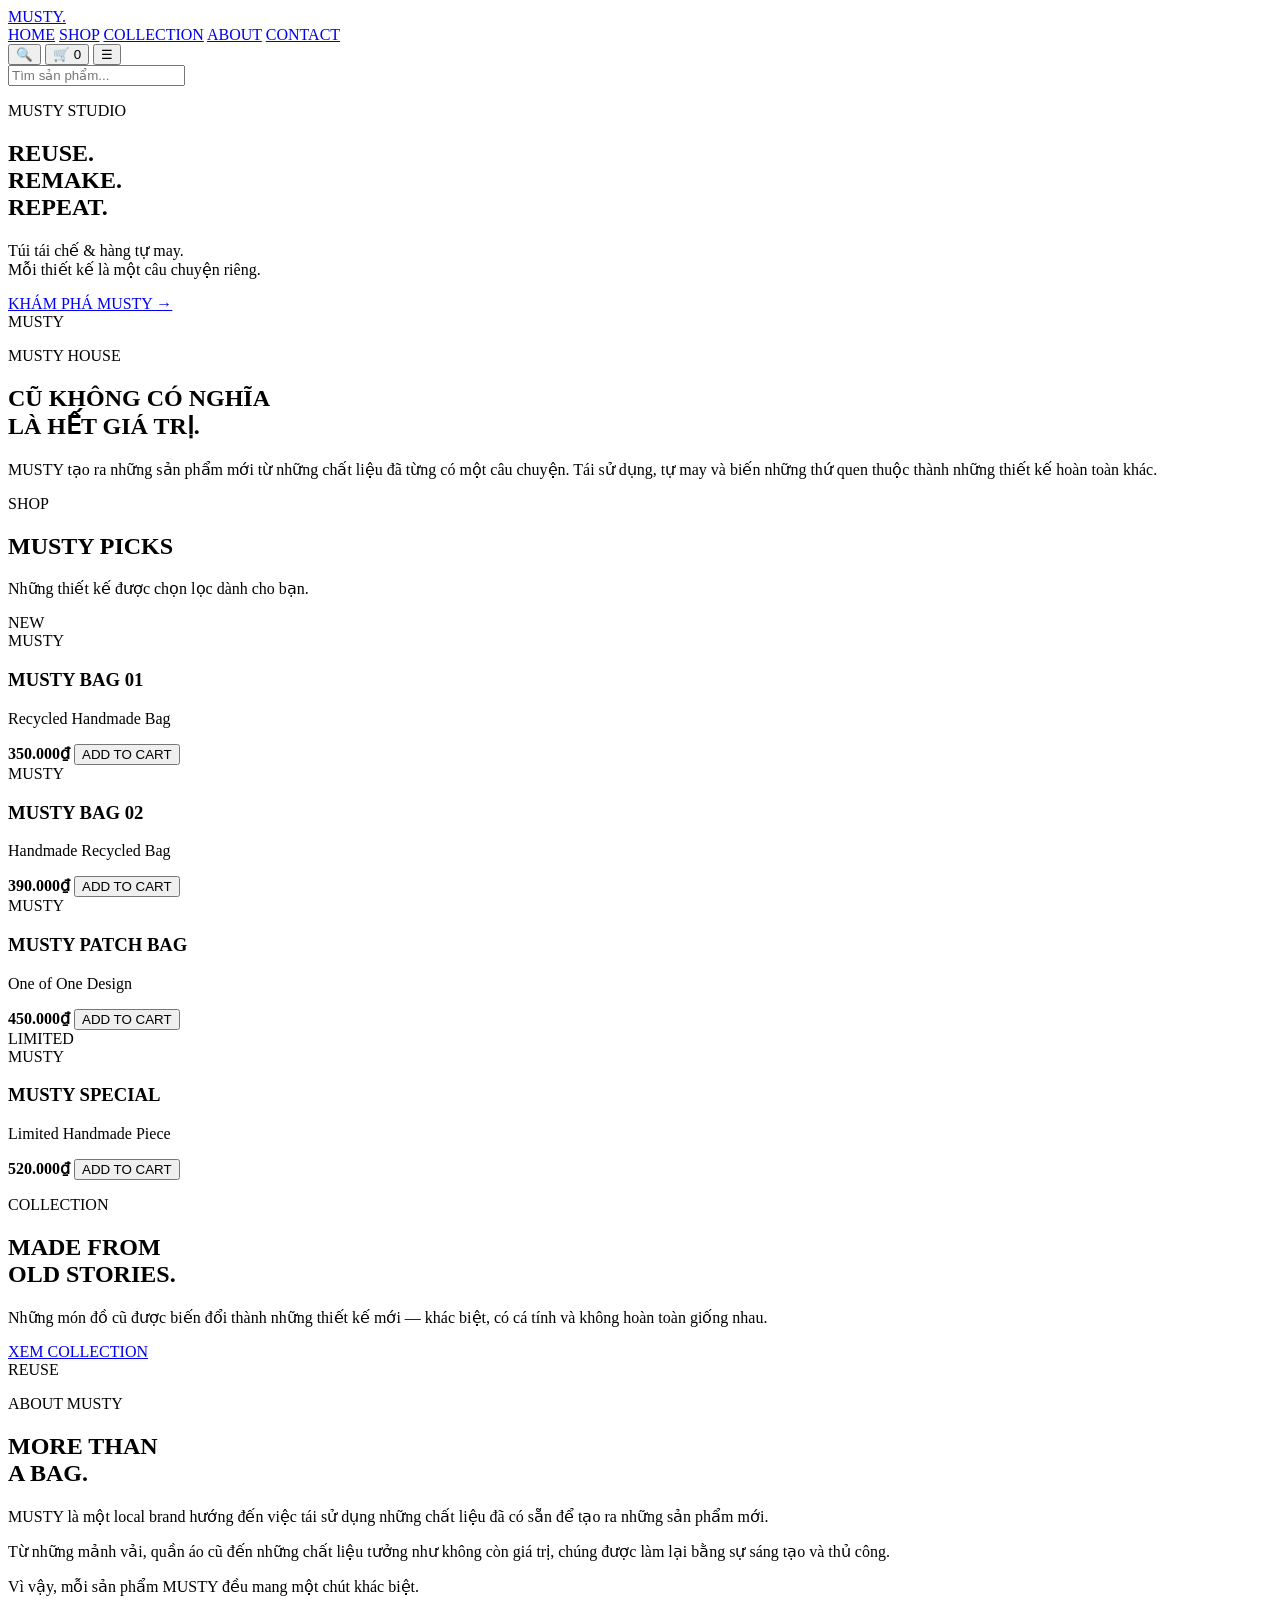
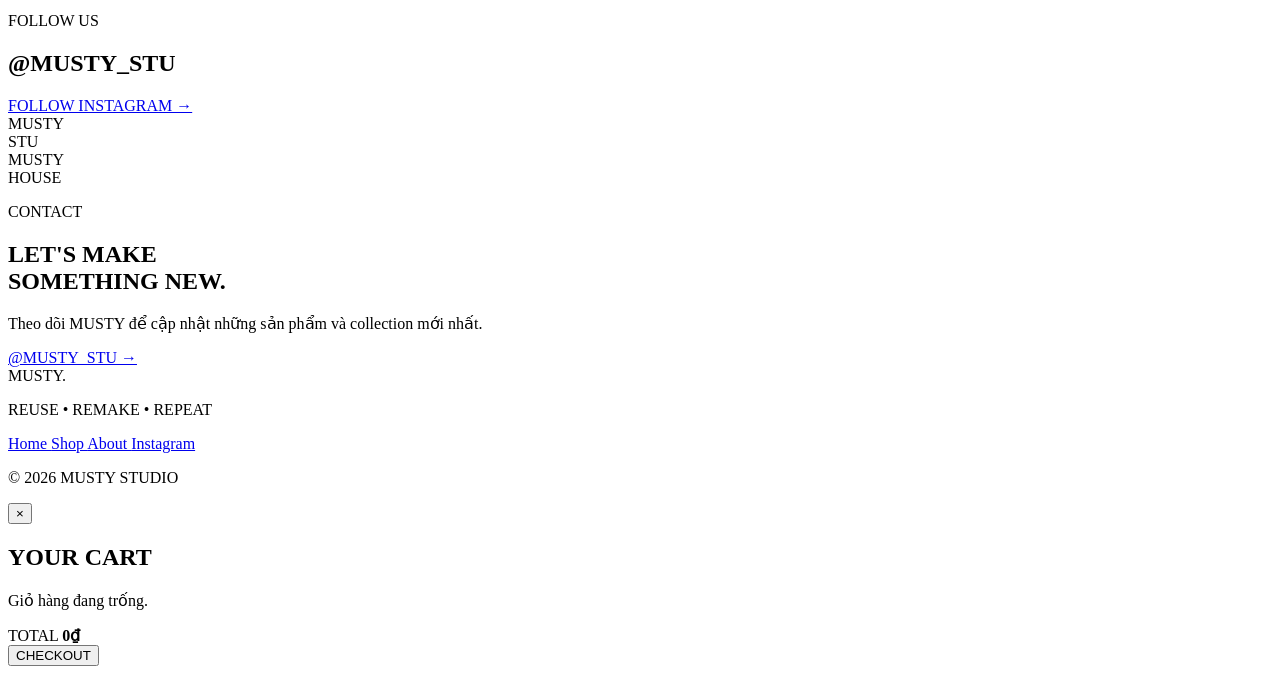
==== index.html @ 8e62e96d "Create index.html" ====
<!DOCTYPE html>
<html lang="vi">
<head>
    <meta charset="UTF-8">
    <meta name="viewport" content="width=device-width, initial-scale=1.0">

    <title>MUSTY STUDIO | Recycled & Handmade</title>

    <meta name="description" content="MUSTY STUDIO - Túi tái chế, hàng tự may và những thiết kế độc bản.">

    <link rel="preconnect" href="https://fonts.googleapis.com">
    <link rel="preconnect" href="https://fonts.gstatic.com" crossorigin>

    <link href="https://fonts.googleapis.com/css2?family=DM+Sans:wght@400;500;600;700&family=Space+Grotesk:wght@400;500;600;700&display=swap" rel="stylesheet">

    <link rel="stylesheet" href="style.css">
</head>

<body>

    <!-- ================= HEADER ================= -->

    <header class="header">

        <a href="#home" class="logo">
            MUSTY<span>.</span>
        </a>

        <nav class="nav">

            <a href="#home">HOME</a>

            <a href="#shop">SHOP</a>

            <a href="#collection">COLLECTION</a>

            <a href="#about">ABOUT</a>

            <a href="#contact">CONTACT</a>

        </nav>

        <div class="header-actions">

            <button class="search-btn" onclick="toggleSearch()">
                🔍
            </button>

            <button class="cart-btn" onclick="toggleCart()">
                🛒
                <span id="cart-count">0</span>
            </button>

            <button class="menu-btn" onclick="toggleMenu()">
                ☰
            </button>

        </div>

    </header>


    <!-- ================= SEARCH ================= -->

    <div class="search-box" id="searchBox">

        <input
            type="text"
            id="searchInput"
            placeholder="Tìm sản phẩm..."
            onkeyup="searchProducts()"
        >

    </div>


    <!-- ================= HERO ================= -->

    <main>

        <section class="hero" id="home">

            <div class="hero-content">

                <p class="small-title">
                    MUSTY STUDIO
                </p>

                <h1>
                    REUSE.
                    <br>
                    REMAKE.
                    <br>
                    <span>REPEAT.</span>
                </h1>

                <p class="hero-description">
                    Túi tái chế & hàng tự may.
                    <br>
                    Mỗi thiết kế là một câu chuyện riêng.
                </p>

                <a href="#shop" class="main-button">
                    KHÁM PHÁ MUSTY →
                </a>

            </div>

            <div class="hero-shape">

                <div class="hero-circle">
                    MUSTY
                </div>

            </div>

        </section>


        <!-- ================= INTRO ================= -->

        <section class="intro">

            <p class="section-label">
                MUSTY HOUSE
            </p>

            <h2>
                CŨ KHÔNG CÓ NGHĨA
                <br>
                LÀ HẾT GIÁ TRỊ.
            </h2>

            <p>
                MUSTY tạo ra những sản phẩm mới từ những chất liệu
                đã từng có một câu chuyện. Tái sử dụng, tự may và
                biến những thứ quen thuộc thành những thiết kế
                hoàn toàn khác.
            </p>

        </section>


        <!-- ================= SHOP ================= -->

        <section class="shop" id="shop">

            <div class="section-heading">

                <div>
                    <p class="section-label">
                        SHOP
                    </p>

                    <h2>
                        MUSTY PICKS
                    </h2>
                </div>

                <p>
                    Những thiết kế được chọn lọc
                    dành cho bạn.
                </p>

            </div>


            <div class="products" id="product-list">

                <!-- PRODUCT 1 -->

                <article class="product">

                    <div class="product-image">
                        <span class="product-tag">
                            NEW
                        </span>

                        <div class="placeholder-image">
                            MUSTY
                        </div>
                    </div>

                    <div class="product-info">

                        <h3>
                            MUSTY BAG 01
                        </h3>

                        <p>
                            Recycled Handmade Bag
                        </p>

                        <strong>
                            350.000₫
                        </strong>

                        <button
                            onclick="addToCart('MUSTY BAG 01', 350000)"
                        >
                            ADD TO CART
                        </button>

                    </div>

                </article>


                <!-- PRODUCT 2 -->

                <article class="product">

                    <div class="product-image">

                        <div class="placeholder-image blue">
                            MUSTY
                        </div>

                    </div>

                    <div class="product-info">

                        <h3>
                            MUSTY BAG 02
                        </h3>

                        <p>
                            Handmade Recycled Bag
                        </p>

                        <strong>
                            390.000₫
                        </strong>

                        <button
                            onclick="addToCart('MUSTY BAG 02', 390000)"
                        >
                            ADD TO CART
                        </button>

                    </div>

                </article>


                <!-- PRODUCT 3 -->

                <article class="product">

                    <div class="product-image">

                        <div class="placeholder-image colorful">
                            MUSTY
                        </div>

                    </div>

                    <div class="product-info">

                        <h3>
                            MUSTY PATCH BAG
                        </h3>

                        <p>
                            One of One Design
                        </p>

                        <strong>
                            450.000₫
                        </strong>

                        <button
                            onclick="addToCart('MUSTY PATCH BAG', 450000)"
                        >
                            ADD TO CART
                        </button>

                    </div>

                </article>


                <!-- PRODUCT 4 -->

                <article class="product">

                    <div class="product-image">

                        <span class="product-tag">
                            LIMITED
                        </span>

                        <div class="placeholder-image dark">
                            MUSTY
                        </div>

                    </div>

                    <div class="product-info">

                        <h3>
                            MUSTY SPECIAL
                        </h3>

                        <p>
                            Limited Handmade Piece
                        </p>

                        <strong>
                            520.000₫
                        </strong>

                        <button
                            onclick="addToCart('MUSTY SPECIAL', 520000)"
                        >
                            ADD TO CART
                        </button>

                    </div>

                </article>

            </div>

        </section>


        <!-- ================= COLLECTION ================= -->

        <section class="collection" id="collection">

            <div class="collection-content">

                <p class="section-label">
                    COLLECTION
                </p>

                <h2>
                    MADE FROM
                    <br>
                    <span>OLD STORIES.</span>
                </h2>

                <p>
                    Những món đồ cũ được biến đổi thành
                    những thiết kế mới — khác biệt,
                    có cá tính và không hoàn toàn giống nhau.
                </p>

                <a href="#shop" class="outline-button">
                    XEM COLLECTION
                </a>

            </div>

            <div class="collection-art">

                <div class="art-circle"></div>

                <div class="art-text">
                    REUSE
                </div>

            </div>

        </section>


        <!-- ================= ABOUT ================= -->

        <section class="about" id="about">

            <div class="about-title">

                <p class="section-label">
                    ABOUT MUSTY
                </p>

                <h2>
                    MORE THAN
                    <br>
                    A BAG.
                </h2>

            </div>

            <div class="about-text">

                <p>
                    MUSTY là một local brand hướng đến việc
                    tái sử dụng những chất liệu đã có sẵn
                    để tạo ra những sản phẩm mới.
                </p>

                <p>
                    Từ những mảnh vải, quần áo cũ đến những
                    chất liệu tưởng như không còn giá trị,
                    chúng được làm lại bằng sự sáng tạo
                    và thủ công.
                </p>

                <p>
                    Vì vậy, mỗi sản phẩm MUSTY đều mang
                    một chút khác biệt.
                </p>

            </div>

        </section>


        <!-- ================= INSTAGRAM ================= -->

        <section class="instagram">

            <div class="section-heading">

                <div>

                    <p class="section-label">
                        FOLLOW US
                    </p>

                    <h2>
                        @MUSTY_STU
                    </h2>

                </div>

                <a
                    href="https://www.instagram.com/musty_stu/"
                    target="_blank"
                    class="instagram-link"
                >
                    FOLLOW INSTAGRAM →
                </a>

            </div>


            <div class="instagram-grid">

                <div class="ig-box">
                    MUSTY
                </div>

                <div class="ig-box blue">
                    STU
                </div>

                <div class="ig-box colorful">
                    MUSTY
                </div>

                <div class="ig-box dark">
                    HOUSE
                </div>

            </div>

        </section>


        <!-- ================= CONTACT ================= -->

        <section class="contact" id="contact">

            <p class="section-label">
                CONTACT
            </p>

            <h2>
                LET'S MAKE
                <br>
                SOMETHING
                <span>NEW.</span>
            </h2>

            <p>
                Theo dõi MUSTY để cập nhật những sản phẩm
                và collection mới nhất.
            </p>

            <a
                href="https://www.instagram.com/musty_stu/"
                target="_blank"
                class="main-button"
            >
                @MUSTY_STU →
            </a>

        </section>

    </main>


    <!-- ================= FOOTER ================= -->

    <footer>

        <div class="footer-logo">
            MUSTY<span>.</span>
        </div>

        <p>
            REUSE • REMAKE • REPEAT
        </p>

        <div class="footer-links">

            <a href="#home">
                Home
            </a>

            <a href="#shop">
                Shop
            </a>

            <a href="#about">
                About
            </a>

            <a
                href="https://www.instagram.com/musty_stu/"
                target="_blank"
            >
                Instagram
            </a>

        </div>

        <p class="copyright">
            © 2026 MUSTY STUDIO
        </p>

    </footer>


    <!-- ================= CART ================= -->

    <div class="cart-overlay" id="cartOverlay">

        <div class="cart">

            <button
                class="close-cart"
                onclick="toggleCart()"
            >
                ×
            </button>

            <h2>
                YOUR CART
            </h2>

            <div id="cart-items">

                <p class="empty-cart">
                    Giỏ hàng đang trống.
                </p>

            </div>

            <div class="cart-total">

                <span>
                    TOTAL
                </span>

                <strong id="cart-total">
                    0₫
                </strong>

            </div>

            <button
                class="checkout"
                onclick="checkout()"
            >
                CHECKOUT
            </button>

        </div>

    </div>


    <script src="script.js"></script>

</body>
</html>
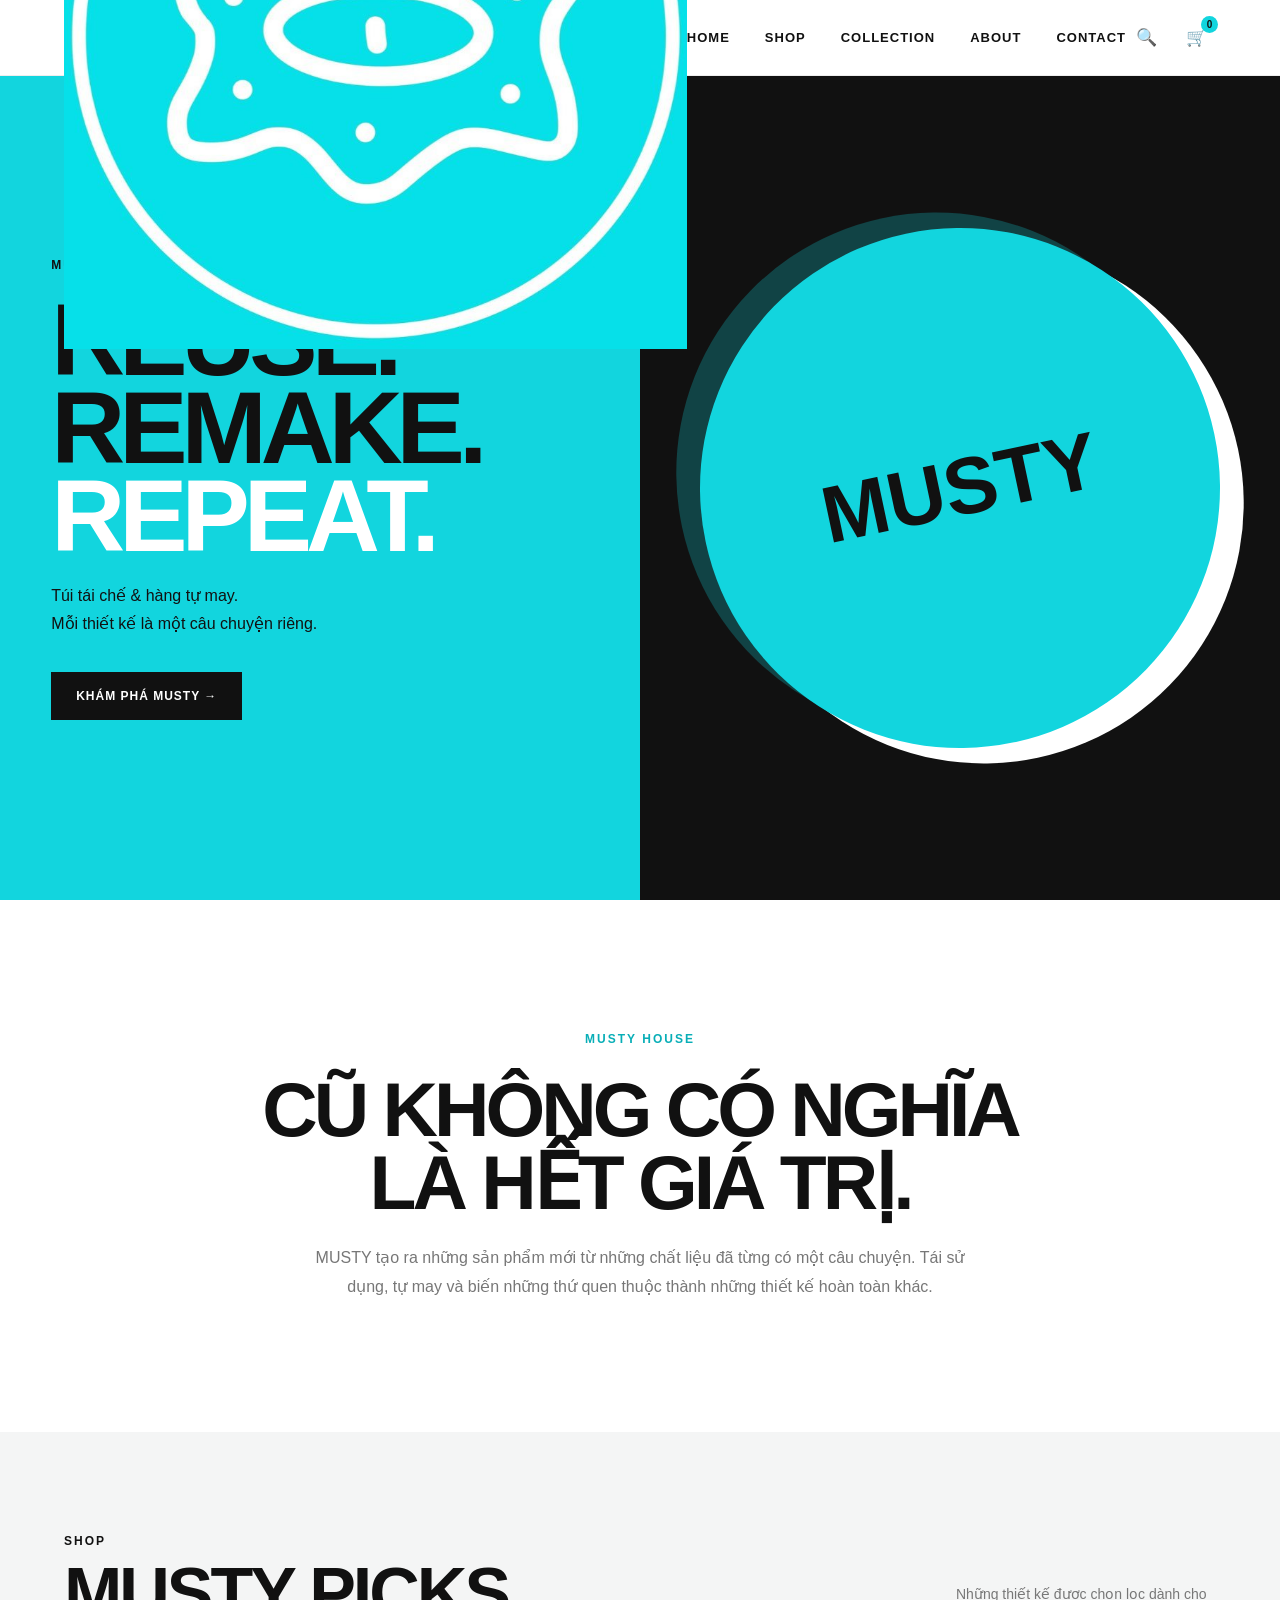
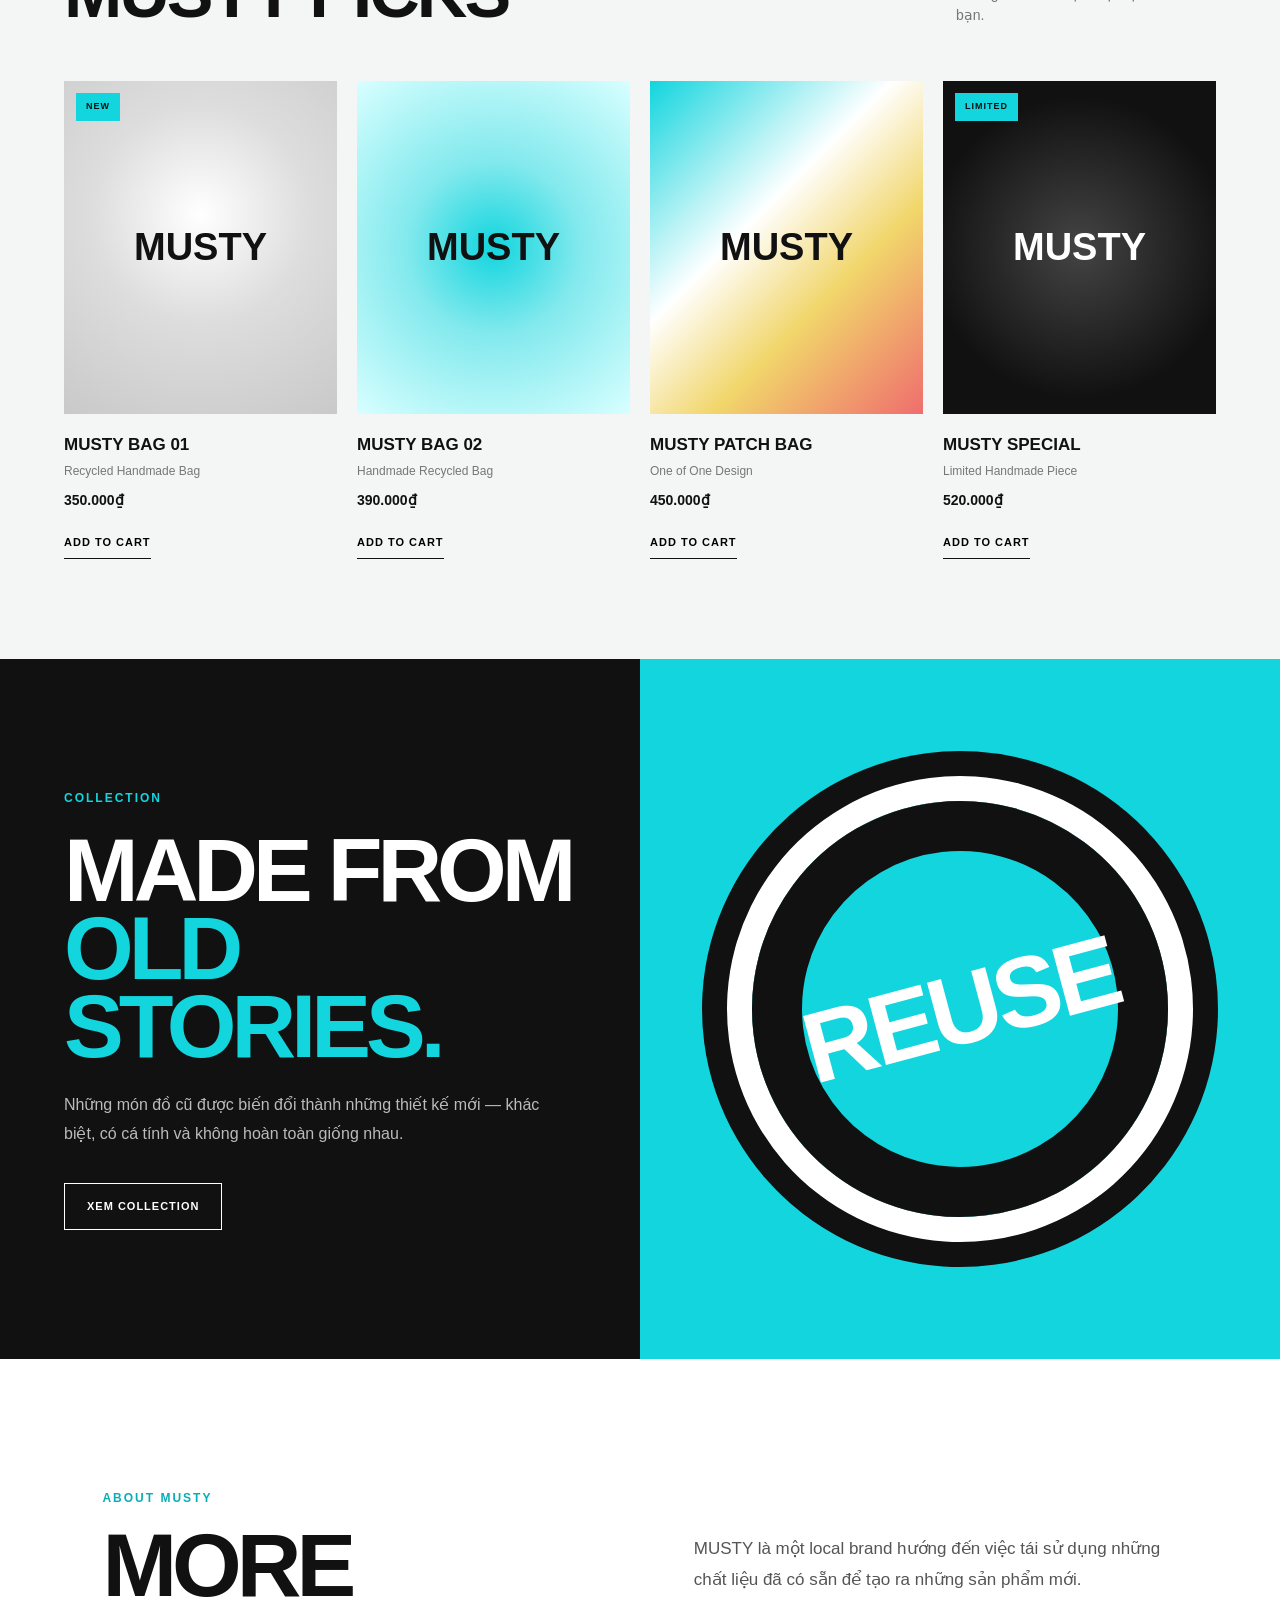
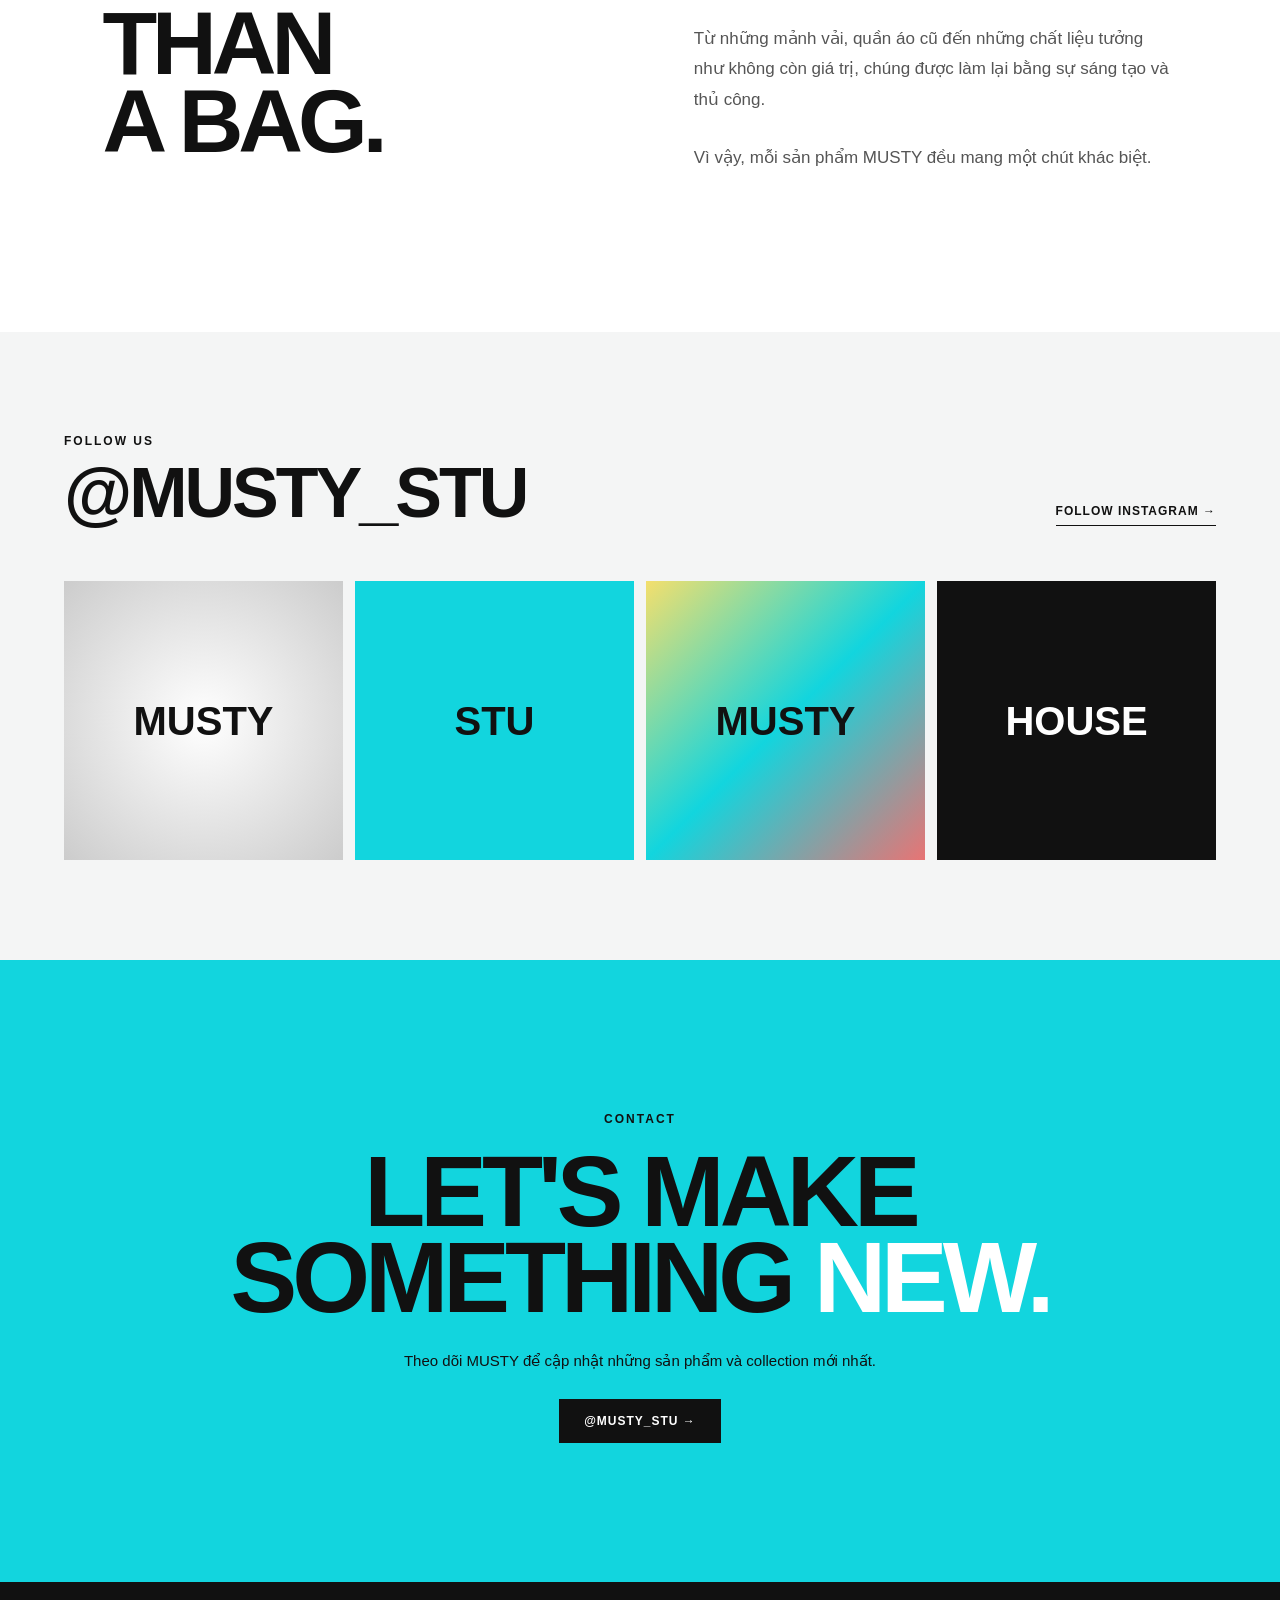
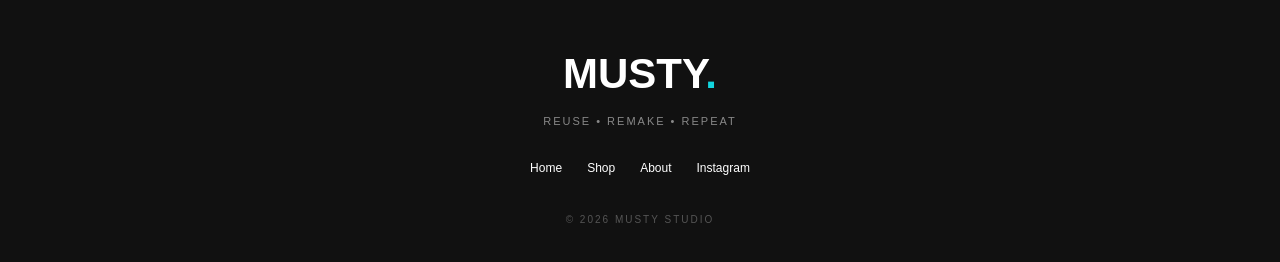
==== commit cd81c622: "Update index.html" ====
--- a/index.html
+++ b/index.html
@@ -22,10 +22,9 @@
 
     <header class="header">
 
-        <a href="#home" class="logo">
-            MUSTY<span>.</span>
-        </a>
-
+  <a href="#home" class="logo">
+    <img src="images/musty-hero.jpg" alt="Musty Studio">
+</a>
         <nav class="nav">
 
             <a href="#home">HOME</a>
--- a/style.css
+++ b/style.css
@@ -0,0 +1,1195 @@
+/* =====================================================
+   MUSTY STUDIO
+   Recycled • Handmade • Independent
+   ===================================================== */
+
+:root {
+    --musty: #12d5de;
+    --musty-dark: #08aeb7;
+    --black: #111111;
+    --white: #ffffff;
+    --light: #f4f5f5;
+    --gray: #777777;
+    --border: #dddddd;
+    --dark-gray: #202020;
+}
+
+* {
+    margin: 0;
+    padding: 0;
+    box-sizing: border-box;
+}
+
+html {
+    scroll-behavior: smooth;
+}
+
+body {
+    font-family: "DM Sans", sans-serif;
+    background: var(--white);
+    color: var(--black);
+    line-height: 1.5;
+}
+
+a {
+    color: inherit;
+    text-decoration: none;
+}
+
+button {
+    font-family: inherit;
+    cursor: pointer;
+}
+
+img {
+    max-width: 100%;
+    display: block;
+}
+
+
+/* =====================================================
+   HEADER
+   ===================================================== */
+
+.header {
+    position: sticky;
+    top: 0;
+    z-index: 1000;
+
+    width: 100%;
+    height: 76px;
+
+    display: flex;
+    align-items: center;
+    justify-content: space-between;
+
+    padding: 0 5%;
+
+    background: rgba(255, 255, 255, 0.96);
+    border-bottom: 1px solid #eeeeee;
+    backdrop-filter: blur(12px);
+}
+
+.logo {
+    font-family: "Space Grotesk", sans-serif;
+    font-size: 27px;
+    font-weight: 700;
+    letter-spacing: -1.5px;
+}
+
+.logo span {
+    color: var(--musty);
+}
+
+.nav {
+    display: flex;
+    align-items: center;
+    gap: 35px;
+}
+
+.nav a {
+    font-size: 13px;
+    font-weight: 600;
+    letter-spacing: 1px;
+    transition: 0.25s ease;
+}
+
+.nav a:hover {
+    color: var(--musty-dark);
+}
+
+.header-actions {
+    display: flex;
+    align-items: center;
+    gap: 10px;
+}
+
+.search-btn,
+.cart-btn,
+.menu-btn {
+    border: none;
+    background: transparent;
+
+    width: 40px;
+    height: 40px;
+
+    display: flex;
+    align-items: center;
+    justify-content: center;
+
+    font-size: 17px;
+
+    border-radius: 50%;
+
+    transition: 0.25s ease;
+}
+
+.search-btn:hover,
+.cart-btn:hover,
+.menu-btn:hover {
+    background: var(--light);
+}
+
+.cart-btn {
+    position: relative;
+}
+
+#cart-count {
+    position: absolute;
+
+    top: -2px;
+    right: -2px;
+
+    min-width: 17px;
+    height: 17px;
+
+    display: flex;
+    align-items: center;
+    justify-content: center;
+
+    background: var(--musty);
+    color: var(--black);
+
+    border-radius: 50%;
+
+    font-size: 10px;
+    font-weight: 700;
+}
+
+.menu-btn {
+    display: none;
+}
+
+
+/* =====================================================
+   SEARCH
+   ===================================================== */
+
+.search-box {
+    display: none;
+
+    padding: 15px 5%;
+
+    background: var(--black);
+}
+
+.search-box.active {
+    display: block;
+}
+
+.search-box input {
+    width: 100%;
+
+    padding: 14px 18px;
+
+    border: none;
+    outline: none;
+
+    font-size: 15px;
+}
+
+
+/* =====================================================
+   HERO
+   ===================================================== */
+
+.hero {
+    min-height: calc(100vh - 76px);
+
+    display: grid;
+    grid-template-columns: 1fr 1fr;
+
+    overflow: hidden;
+
+    background: var(--musty);
+}
+
+.hero-content {
+    display: flex;
+    flex-direction: column;
+    justify-content: center;
+
+    padding: 8%;
+
+    position: relative;
+    z-index: 2;
+}
+
+.small-title,
+.section-label {
+    font-size: 12px;
+    font-weight: 700;
+    letter-spacing: 2px;
+    text-transform: uppercase;
+}
+
+.hero h1 {
+    margin: 22px 0;
+
+    font-family: "Space Grotesk", sans-serif;
+
+    font-size: clamp(58px, 8vw, 120px);
+    line-height: 0.86;
+
+    letter-spacing: -6px;
+}
+
+.hero h1 span {
+    color: var(--white);
+}
+
+.hero-description {
+    max-width: 420px;
+
+    margin-bottom: 35px;
+
+    font-size: 16px;
+    line-height: 1.7;
+}
+
+.main-button {
+    width: fit-content;
+
+    padding: 15px 25px;
+
+    background: var(--black);
+    color: var(--white);
+
+    font-size: 12px;
+    font-weight: 700;
+    letter-spacing: 1px;
+
+    transition: 0.3s ease;
+}
+
+.main-button:hover {
+    transform: translateY(-3px);
+    background: var(--white);
+    color: var(--black);
+}
+
+.hero-shape {
+    min-height: 100%;
+
+    display: flex;
+    align-items: center;
+    justify-content: center;
+
+    background: var(--black);
+
+    position: relative;
+    overflow: hidden;
+}
+
+.hero-circle {
+    width: min(55vw, 520px);
+    height: min(55vw, 520px);
+
+    border-radius: 50%;
+
+    display: flex;
+    align-items: center;
+    justify-content: center;
+
+    background: var(--musty);
+
+    color: var(--black);
+
+    font-family: "Space Grotesk", sans-serif;
+    font-size: 80px;
+    font-weight: 700;
+
+    transform: rotate(-12deg);
+
+    box-shadow:
+        20px 20px 0 var(--white),
+        -20px -20px 0 rgba(18, 213, 222, 0.25);
+}
+
+
+/* =====================================================
+   INTRO
+   ===================================================== */
+
+.intro {
+    padding: 130px 8%;
+    text-align: center;
+}
+
+.intro .section-label {
+    color: var(--musty-dark);
+}
+
+.intro h2 {
+    margin: 25px auto;
+
+    max-width: 900px;
+
+    font-family: "Space Grotesk", sans-serif;
+
+    font-size: clamp(40px, 6vw, 78px);
+    line-height: 0.95;
+
+    letter-spacing: -4px;
+}
+
+.intro > p:last-child {
+    max-width: 650px;
+
+    margin: auto;
+
+    color: var(--gray);
+
+    font-size: 16px;
+    line-height: 1.8;
+}
+
+
+/* =====================================================
+   SHOP
+   ===================================================== */
+
+.shop {
+    padding: 100px 5%;
+    background: var(--light);
+}
+
+.section-heading {
+    display: flex;
+    align-items: end;
+    justify-content: space-between;
+
+    margin-bottom: 55px;
+}
+
+.section-heading h2 {
+    margin-top: 10px;
+
+    font-family: "Space Grotesk", sans-serif;
+
+    font-size: clamp(40px, 6vw, 70px);
+    line-height: 0.95;
+
+    letter-spacing: -3px;
+}
+
+.section-heading > p {
+    max-width: 260px;
+
+    color: var(--gray);
+
+    font-size: 14px;
+}
+
+.products {
+    display: grid;
+
+    grid-template-columns: repeat(4, 1fr);
+
+    gap: 20px;
+}
+
+.product {
+    min-width: 0;
+}
+
+.product-image {
+    position: relative;
+
+    overflow: hidden;
+
+    aspect-ratio: 0.82;
+
+    background: #e7e7e7;
+}
+
+.product-tag {
+    position: absolute;
+
+    top: 12px;
+    left: 12px;
+
+    z-index: 2;
+
+    padding: 7px 10px;
+
+    background: var(--musty);
+
+    font-size: 9px;
+    font-weight: 700;
+    letter-spacing: 1px;
+}
+
+.placeholder-image {
+    width: 100%;
+    height: 100%;
+
+    display: flex;
+    align-items: center;
+    justify-content: center;
+
+    background:
+        radial-gradient(
+            circle at 50% 40%,
+            #ffffff 0%,
+            #dddddd 45%,
+            #c9c9c9 100%
+        );
+
+    color: var(--black);
+
+    font-family: "Space Grotesk", sans-serif;
+    font-size: 38px;
+    font-weight: 700;
+
+    transition: 0.4s ease;
+}
+
+.placeholder-image.blue {
+    background:
+        radial-gradient(
+            circle,
+            var(--musty) 0%,
+            #82e9ed 40%,
+            #d8ffff 100%
+        );
+}
+
+.placeholder-image.colorful {
+    background:
+        linear-gradient(
+            135deg,
+            var(--musty),
+            #ffffff 40%,
+            #f1d66b 65%,
+            #ef6d6d
+        );
+}
+
+.placeholder-image.dark {
+    background:
+        radial-gradient(
+            circle,
+            #444444,
+            #111111 70%
+        );
+
+    color: var(--white);
+}
+
+.product:hover .placeholder-image {
+    transform: scale(1.04);
+}
+
+.product-info {
+    padding-top: 18px;
+}
+
+.product-info h3 {
+    font-family: "Space Grotesk", sans-serif;
+
+    font-size: 17px;
+    font-weight: 600;
+}
+
+.product-info p {
+    margin: 5px 0 10px;
+
+    color: var(--gray);
+
+    font-size: 12px;
+}
+
+.product-info strong {
+    display: block;
+
+    margin-bottom: 15px;
+
+    font-size: 14px;
+}
+
+.product-info button {
+    border: none;
+
+    padding: 10px 0;
+
+    background: transparent;
+
+    border-bottom: 1px solid var(--black);
+
+    font-size: 11px;
+    font-weight: 700;
+    letter-spacing: 1px;
+
+    transition: 0.25s ease;
+}
+
+.product-info button:hover {
+    color: var(--musty-dark);
+    border-color: var(--musty-dark);
+}
+
+
+/* =====================================================
+   COLLECTION
+   ===================================================== */
+
+.collection {
+    min-height: 700px;
+
+    display: grid;
+    grid-template-columns: 1fr 1fr;
+
+    background: var(--black);
+    color: var(--white);
+}
+
+.collection-content {
+    display: flex;
+    flex-direction: column;
+    justify-content: center;
+
+    padding: 10%;
+}
+
+.collection-content .section-label {
+    color: var(--musty);
+}
+
+.collection-content h2 {
+    margin: 25px 0;
+
+    font-family: "Space Grotesk", sans-serif;
+
+    font-size: clamp(50px, 7vw, 90px);
+
+    line-height: 0.87;
+
+    letter-spacing: -5px;
+}
+
+.collection-content h2 span {
+    color: var(--musty);
+}
+
+.collection-content > p:not(.section-label) {
+    max-width: 500px;
+
+    margin-bottom: 35px;
+
+    color: #bbbbbb;
+
+    line-height: 1.8;
+}
+
+.outline-button {
+    width: fit-content;
+
+    padding: 14px 22px;
+
+    border: 1px solid var(--white);
+
+    font-size: 11px;
+    font-weight: 700;
+    letter-spacing: 1px;
+
+    transition: 0.3s ease;
+}
+
+.outline-button:hover {
+    background: var(--musty);
+    border-color: var(--musty);
+    color: var(--black);
+}
+
+.collection-art {
+    position: relative;
+
+    display: flex;
+    align-items: center;
+    justify-content: center;
+
+    overflow: hidden;
+
+    background: var(--musty);
+}
+
+.art-circle {
+    width: 65%;
+    aspect-ratio: 1;
+
+    border-radius: 50%;
+
+    border: 50px solid var(--black);
+
+    box-shadow:
+        0 0 0 25px var(--white),
+        0 0 0 50px var(--black);
+
+    transform: rotate(15deg);
+}
+
+.art-text {
+    position: absolute;
+
+    font-family: "Space Grotesk", sans-serif;
+
+    font-size: clamp(50px, 8vw, 100px);
+
+    font-weight: 700;
+
+    letter-spacing: -5px;
+
+    transform: rotate(-15deg);
+}
+
+
+/* =====================================================
+   ABOUT
+   ===================================================== */
+
+.about {
+    padding: 130px 8%;
+
+    display: grid;
+    grid-template-columns: 1fr 1fr;
+
+    gap: 10%;
+}
+
+.about-title h2 {
+    margin-top: 20px;
+
+    font-family: "Space Grotesk", sans-serif;
+
+    font-size: clamp(50px, 7vw, 90px);
+
+    line-height: 0.87;
+
+    letter-spacing: -5px;
+}
+
+.about-title .section-label {
+    color: var(--musty-dark);
+}
+
+.about-text {
+    padding-top: 45px;
+}
+
+.about-text p {
+    margin-bottom: 28px;
+
+    color: #555555;
+
+    font-size: 17px;
+    line-height: 1.8;
+}
+
+
+/* =====================================================
+   INSTAGRAM
+   ===================================================== */
+
+.instagram {
+    padding: 100px 5%;
+
+    background: var(--light);
+}
+
+.instagram-link {
+    padding-bottom: 5px;
+
+    border-bottom: 1px solid var(--black);
+
+    font-size: 12px;
+    font-weight: 700;
+    letter-spacing: 1px;
+}
+
+.instagram-grid {
+    display: grid;
+
+    grid-template-columns: repeat(4, 1fr);
+
+    gap: 12px;
+}
+
+.ig-box {
+    aspect-ratio: 1;
+
+    display: flex;
+    align-items: center;
+    justify-content: center;
+
+    background:
+        radial-gradient(
+            circle,
+            white,
+            #cccccc
+        );
+
+    font-family: "Space Grotesk", sans-serif;
+
+    font-size: 40px;
+    font-weight: 700;
+
+    transition: 0.3s ease;
+}
+
+.ig-box.blue {
+    background: var(--musty);
+}
+
+.ig-box.colorful {
+    background:
+        linear-gradient(
+            135deg,
+            #f4df6d,
+            var(--musty),
+            #e87474
+        );
+}
+
+.ig-box.dark {
+    background: var(--black);
+    color: var(--white);
+}
+
+.ig-box:hover {
+    transform: translateY(-6px);
+}
+
+
+/* =====================================================
+   CONTACT
+   ===================================================== */
+
+.contact {
+    padding: 150px 8%;
+
+    background: var(--musty);
+
+    text-align: center;
+}
+
+.contact .section-label {
+    margin-bottom: 20px;
+}
+
+.contact h2 {
+    margin-bottom: 30px;
+
+    font-family: "Space Grotesk", sans-serif;
+
+    font-size: clamp(50px, 8vw, 100px);
+
+    line-height: 0.86;
+
+    letter-spacing: -5px;
+}
+
+.contact h2 span {
+    color: var(--white);
+}
+
+.contact > p:not(.section-label) {
+    max-width: 500px;
+
+    margin: 0 auto 35px;
+
+    font-size: 15px;
+}
+
+
+/* =====================================================
+   FOOTER
+   ===================================================== */
+
+footer {
+    padding: 60px 5% 35px;
+
+    background: var(--black);
+
+    color: var(--white);
+
+    text-align: center;
+}
+
+.footer-logo {
+    font-family: "Space Grotesk", sans-serif;
+
+    font-size: 42px;
+    font-weight: 700;
+}
+
+.footer-logo span {
+    color: var(--musty);
+}
+
+footer > p {
+    margin-top: 8px;
+
+    color: #888888;
+
+    font-size: 11px;
+    letter-spacing: 2px;
+}
+
+.footer-links {
+    display: flex;
+    justify-content: center;
+
+    gap: 25px;
+
+    margin: 30px 0;
+}
+
+.footer-links a {
+    font-size: 12px;
+
+    transition: 0.25s ease;
+}
+
+.footer-links a:hover {
+    color: var(--musty);
+}
+
+footer .copyright {
+    margin-top: 35px;
+
+    color: #555555;
+
+    font-size: 10px;
+}
+
+
+/* =====================================================
+   CART
+   ===================================================== */
+
+.cart-overlay {
+    position: fixed;
+
+    inset: 0;
+
+    z-index: 2000;
+
+    display: none;
+
+    justify-content: flex-end;
+
+    background: rgba(0, 0, 0, 0.55);
+}
+
+.cart-overlay.active {
+    display: flex;
+}
+
+.cart {
+    width: min(450px, 100%);
+
+    height: 100%;
+
+    padding: 35px;
+
+    background: var(--white);
+
+    overflow-y: auto;
+}
+
+.close-cart {
+    float: right;
+
+    border: none;
+
+    background: transparent;
+
+    font-size: 30px;
+}
+
+.cart h2 {
+    margin: 35px 0;
+
+    font-family: "Space Grotesk", sans-serif;
+
+    font-size: 35px;
+}
+
+.empty-cart {
+    padding: 30px 0;
+
+    color: var(--gray);
+
+    border-bottom: 1px solid var(--border);
+}
+
+.cart-item {
+    display: flex;
+    justify-content: space-between;
+
+    gap: 20px;
+
+    padding: 20px 0;
+
+    border-bottom: 1px solid var(--border);
+}
+
+.cart-item h4 {
+    margin-bottom: 5px;
+}
+
+.cart-item p {
+    color: var(--gray);
+
+    font-size: 13px;
+}
+
+.remove-item {
+    border: none;
+
+    background: transparent;
+
+    color: #e04b4b;
+
+    font-size: 12px;
+}
+
+.cart-total {
+    display: flex;
+    justify-content: space-between;
+
+    margin-top: 30px;
+    padding: 20px 0;
+
+    border-top: 2px solid var(--black);
+}
+
+.checkout {
+    width: 100%;
+
+    padding: 16px;
+
+    border: none;
+
+    background: var(--musty);
+
+    color: var(--black);
+
+    font-size: 12px;
+    font-weight: 700;
+    letter-spacing: 1px;
+}
+
+
+/* =====================================================
+   MOBILE
+   ===================================================== */
+
+@media (max-width: 900px) {
+
+    .nav {
+        display: none;
+
+        position: absolute;
+
+        top: 76px;
+        left: 0;
+
+        width: 100%;
+
+        padding: 25px;
+
+        flex-direction: column;
+        align-items: flex-start;
+
+        gap: 20px;
+
+        background: var(--white);
+
+        border-bottom: 1px solid var(--border);
+    }
+
+    .nav.active {
+        display: flex;
+    }
+
+    .menu-btn {
+        display: flex;
+    }
+
+    .hero {
+        grid-template-columns: 1fr;
+    }
+
+    .hero-content {
+        min-height: 600px;
+    }
+
+    .hero-shape {
+        min-height: 500px;
+    }
+
+    .hero-circle {
+        width: 330px;
+        height: 330px;
+
+        font-size: 55px;
+    }
+
+    .products {
+        grid-template-columns: repeat(2, 1fr);
+    }
+
+    .collection {
+        grid-template-columns: 1fr;
+    }
+
+    .collection-art {
+        min-height: 500px;
+    }
+
+    .about {
+        grid-template-columns: 1fr;
+        gap: 30px;
+    }
+
+    .about-text {
+        padding-top: 0;
+    }
+
+    .instagram-grid {
+        grid-template-columns: repeat(2, 1fr);
+    }
+}
+
+
+/* =====================================================
+   SMALL MOBILE
+   ===================================================== */
+
+@media (max-width: 550px) {
+
+    .header {
+        height: 68px;
+
+        padding: 0 20px;
+    }
+
+    .nav {
+        top: 68px;
+    }
+
+    .logo {
+        font-size: 23px;
+    }
+
+    .hero {
+        min-height: auto;
+    }
+
+    .hero-content {
+        min-height: 560px;
+
+        padding: 35px 25px;
+    }
+
+    .hero h1 {
+        font-size: 62px;
+
+        letter-spacing: -4px;
+    }
+
+    .hero-shape {
+        min-height: 380px;
+    }
+
+    .hero-circle {
+        width: 270px;
+        height: 270px;
+
+        font-size: 45px;
+    }
+
+    .intro,
+    .about,
+    .contact {
+        padding: 90px 25px;
+    }
+
+    .shop,
+    .instagram {
+        padding: 80px 20px;
+    }
+
+    .section-heading {
+        align-items: flex-start;
+
+        flex-direction: column;
+
+        gap: 20px;
+    }
+
+    .section-heading h2 {
+        font-size: 48px;
+    }
+
+    .products {
+        grid-template-columns: 1fr 1fr;
+
+        gap: 12px;
+    }
+
+    .product-info h3 {
+        font-size: 14px;
+    }
+
+    .product-info p {
+        font-size: 10px;
+    }
+
+    .placeholder-image {
+        font-size: 25px;
+    }
+
+    .collection-content {
+        padding: 80px 25px;
+    }
+
+    .collection-content h2 {
+        font-size: 58px;
+    }
+
+    .collection-art {
+        min-height: 380px;
+    }
+
+    .art-circle {
+        width: 55%;
+        border-width: 30px;
+    }
+
+    .art-text {
+        font-size: 55px;
+    }
+
+    .instagram-grid {
+        gap: 7px;
+    }
+
+    .ig-box {
+        font-size: 25px;
+    }
+
+    .contact h2 {
+        font-size: 58px;
+    }
+
+    .footer-links {
+        flex-wrap: wrap;
+    }
+
+    .cart {
+        padding: 25px;
+    }
+}
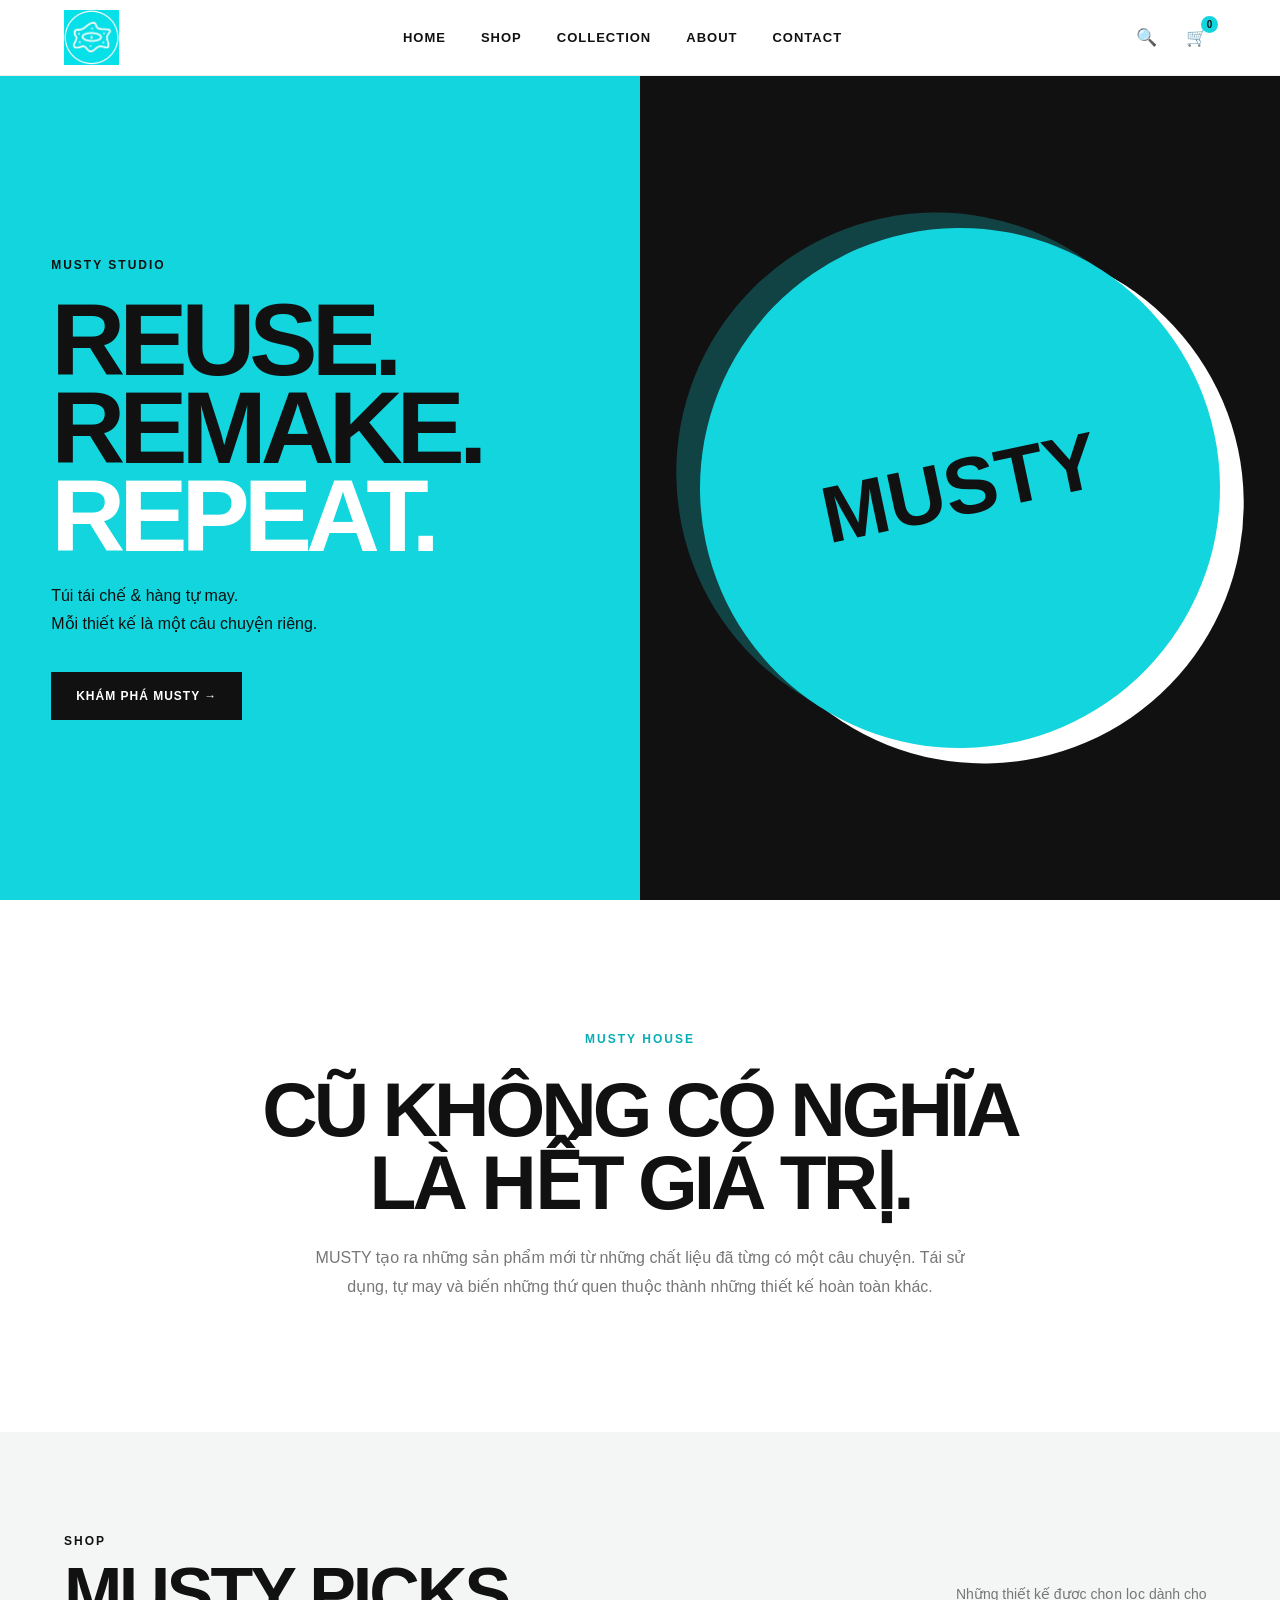
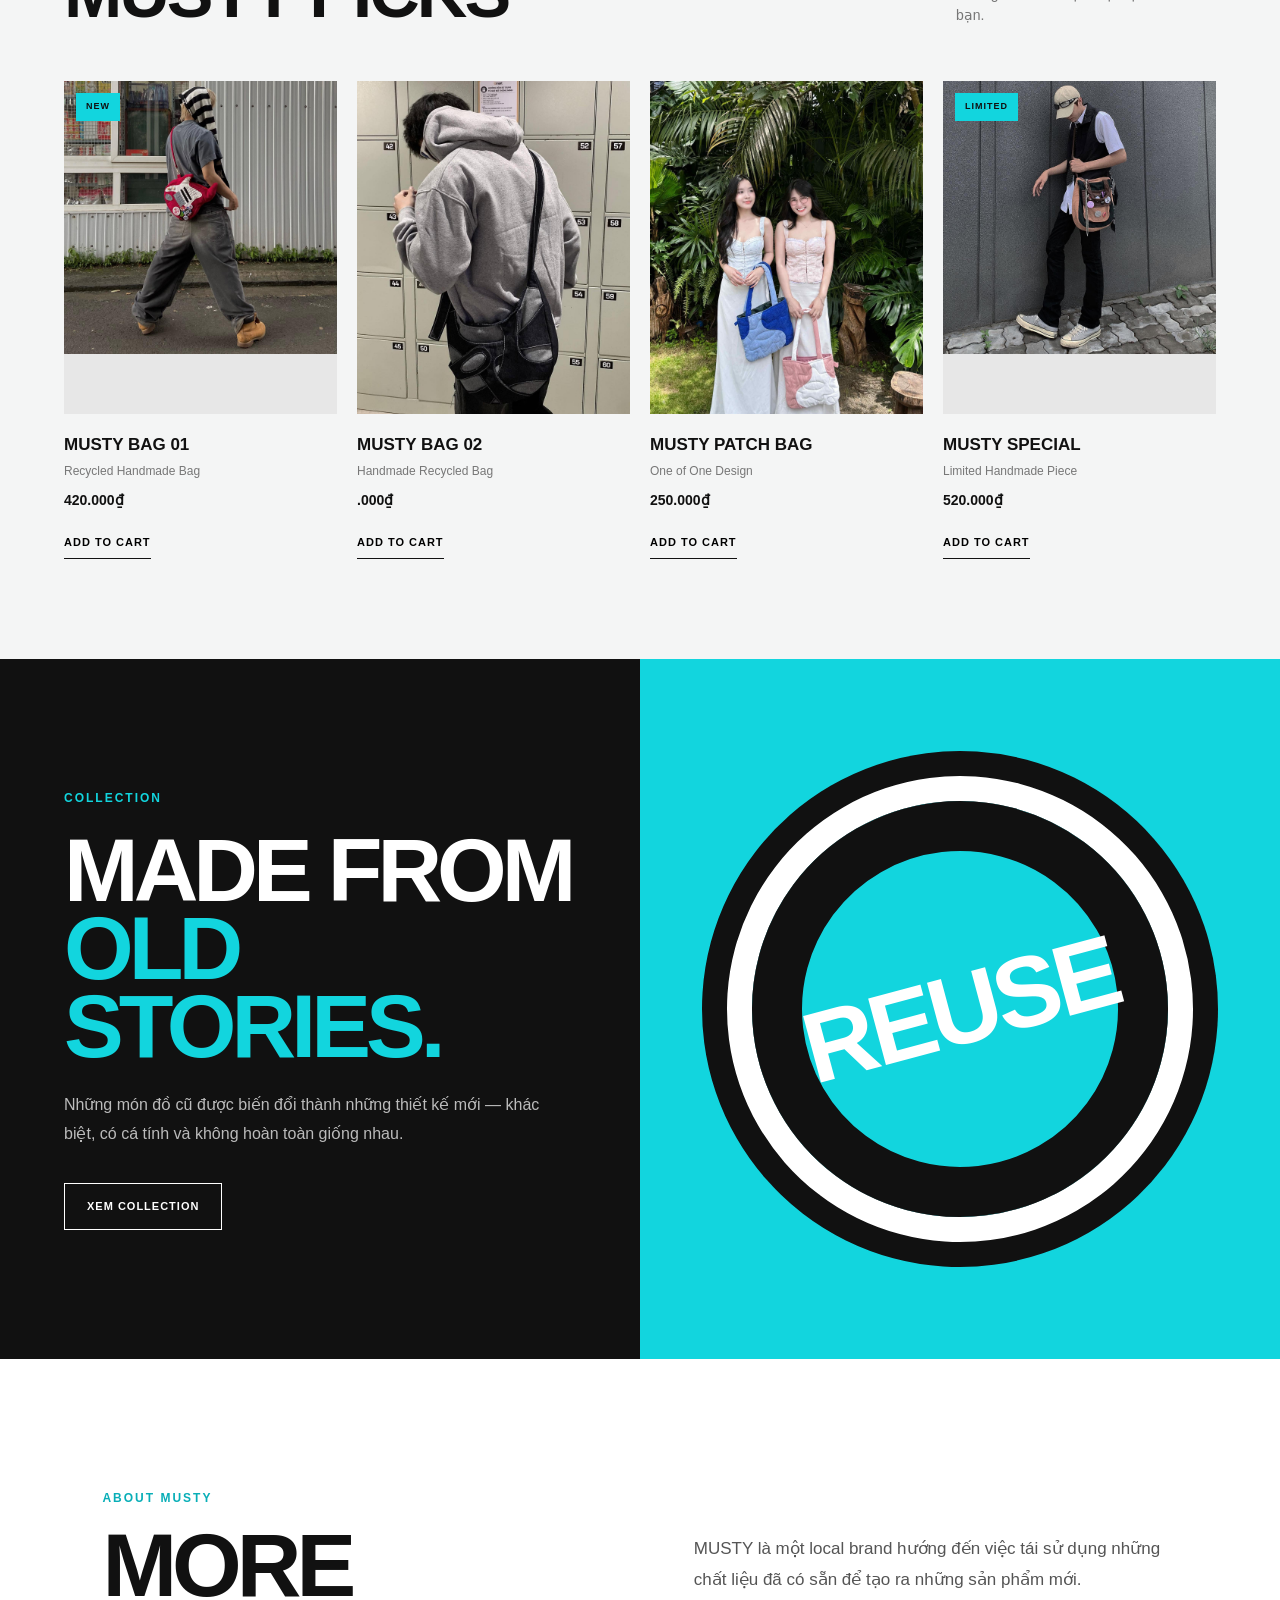
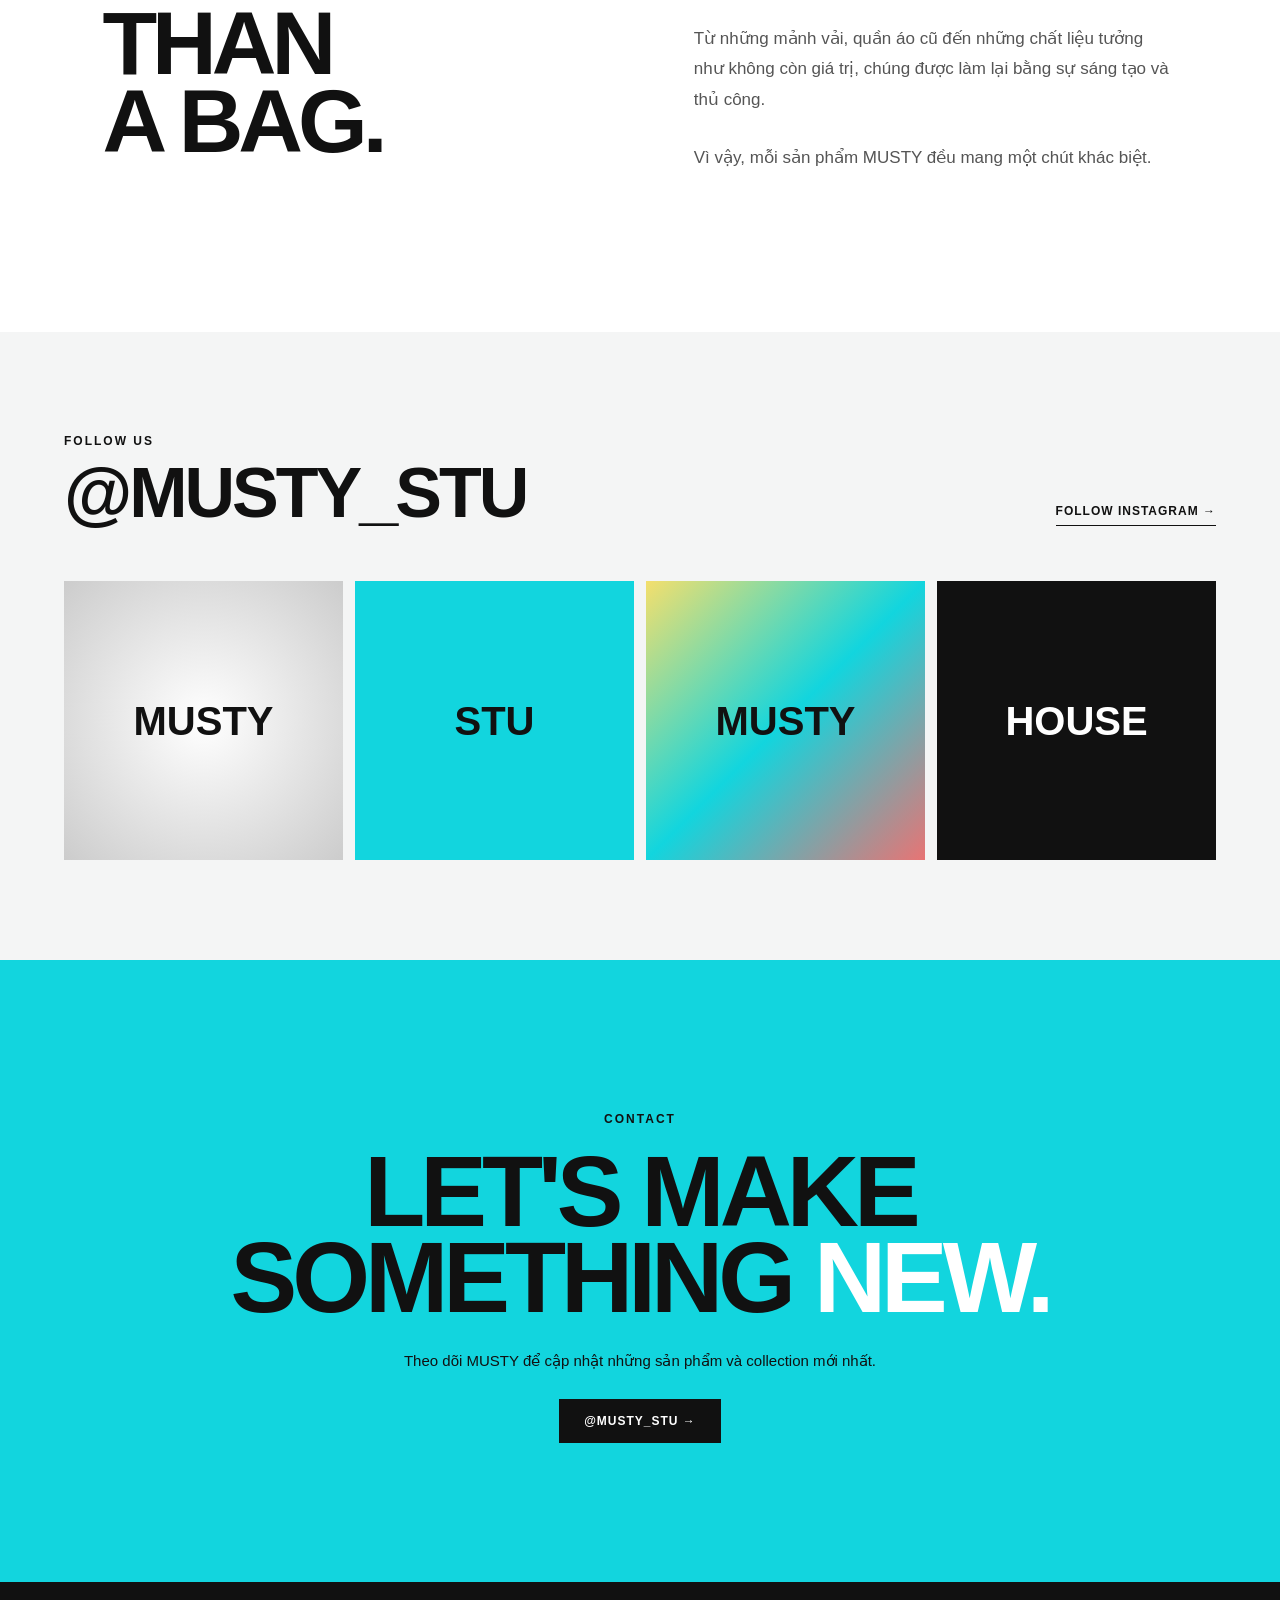
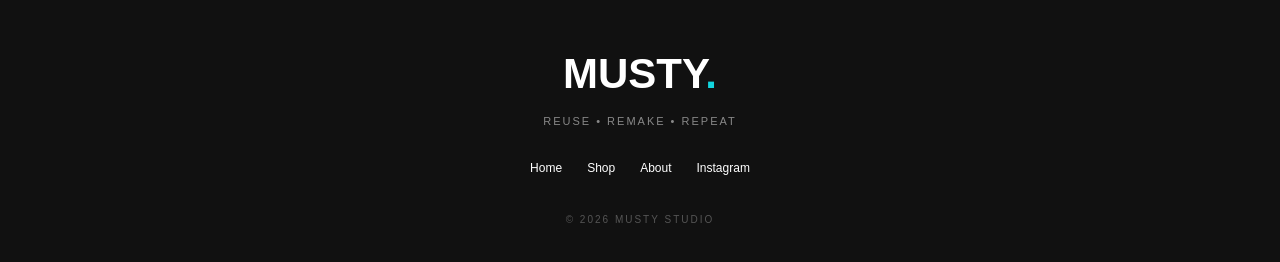
==== commit 46aac024: "Update index.html" ====
--- a/index.html
+++ b/index.html
@@ -170,15 +170,13 @@
 
                 <article class="product">
 
-                    <div class="product-image">
-                        <span class="product-tag">
-                            NEW
-                        </span>
-
-                        <div class="placeholder-image">
-                            MUSTY
-                        </div>
-                    </div>
+                 <div class="product-image">
+    <span class="product-tag">
+        NEW
+    </span>
+
+    <img src="images/product11.jpg" alt="MUSTY BAG 01">
+</div>
 
                     <div class="product-info">
 
@@ -191,7 +189,7 @@
                         </p>
 
                         <strong>
-                            350.000₫
+                            420.000₫
                         </strong>
 
                         <button
@@ -211,9 +209,7 @@
 
                     <div class="product-image">
 
-                        <div class="placeholder-image blue">
-                            MUSTY
-                        </div>
+                     <img src="images/product2.jpg" alt="MUSTY BAG 02">
 
                     </div>
 
@@ -228,7 +224,7 @@
                         </p>
 
                         <strong>
-                            390.000₫
+                            .000₫
                         </strong>
 
                         <button
@@ -248,9 +244,7 @@
 
                     <div class="product-image">
 
-                        <div class="placeholder-image colorful">
-                            MUSTY
-                        </div>
+                       <img src="images/product3.jpg" alt="MUSTY PATCH BAG">
 
                     </div>
 
@@ -265,7 +259,7 @@
                         </p>
 
                         <strong>
-                            450.000₫
+                            250.000₫
                         </strong>
 
                         <button
@@ -289,9 +283,7 @@
                             LIMITED
                         </span>
 
-                        <div class="placeholder-image dark">
-                            MUSTY
-                        </div>
+                      <img src="images/product4.jpg" alt="MUSTY SPECIAL">
 
                     </div>
 
--- a/style.css
+++ b/style.css
@@ -80,7 +80,18 @@
 .logo span {
     color: var(--musty);
 }
-
+.logo {
+    display: flex;
+    align-items: center;
+    height: 76px;
+}
+
+.logo img {
+    width: 55px;
+    height: 55px;
+    object-fit: contain;
+    display: block;
+}
 .nav {
     display: flex;
     align-items: center;
@@ -1188,8 +1199,11 @@
     .footer-links {
         flex-wrap: wrap;
     }
-
-    .cart {
-        padding: 25px;
-    }
-}
+.logo {
+    display: flex;
+    align-items: center;
+    justify-content: flex-start;
+    height: 60px;
+}
+
+
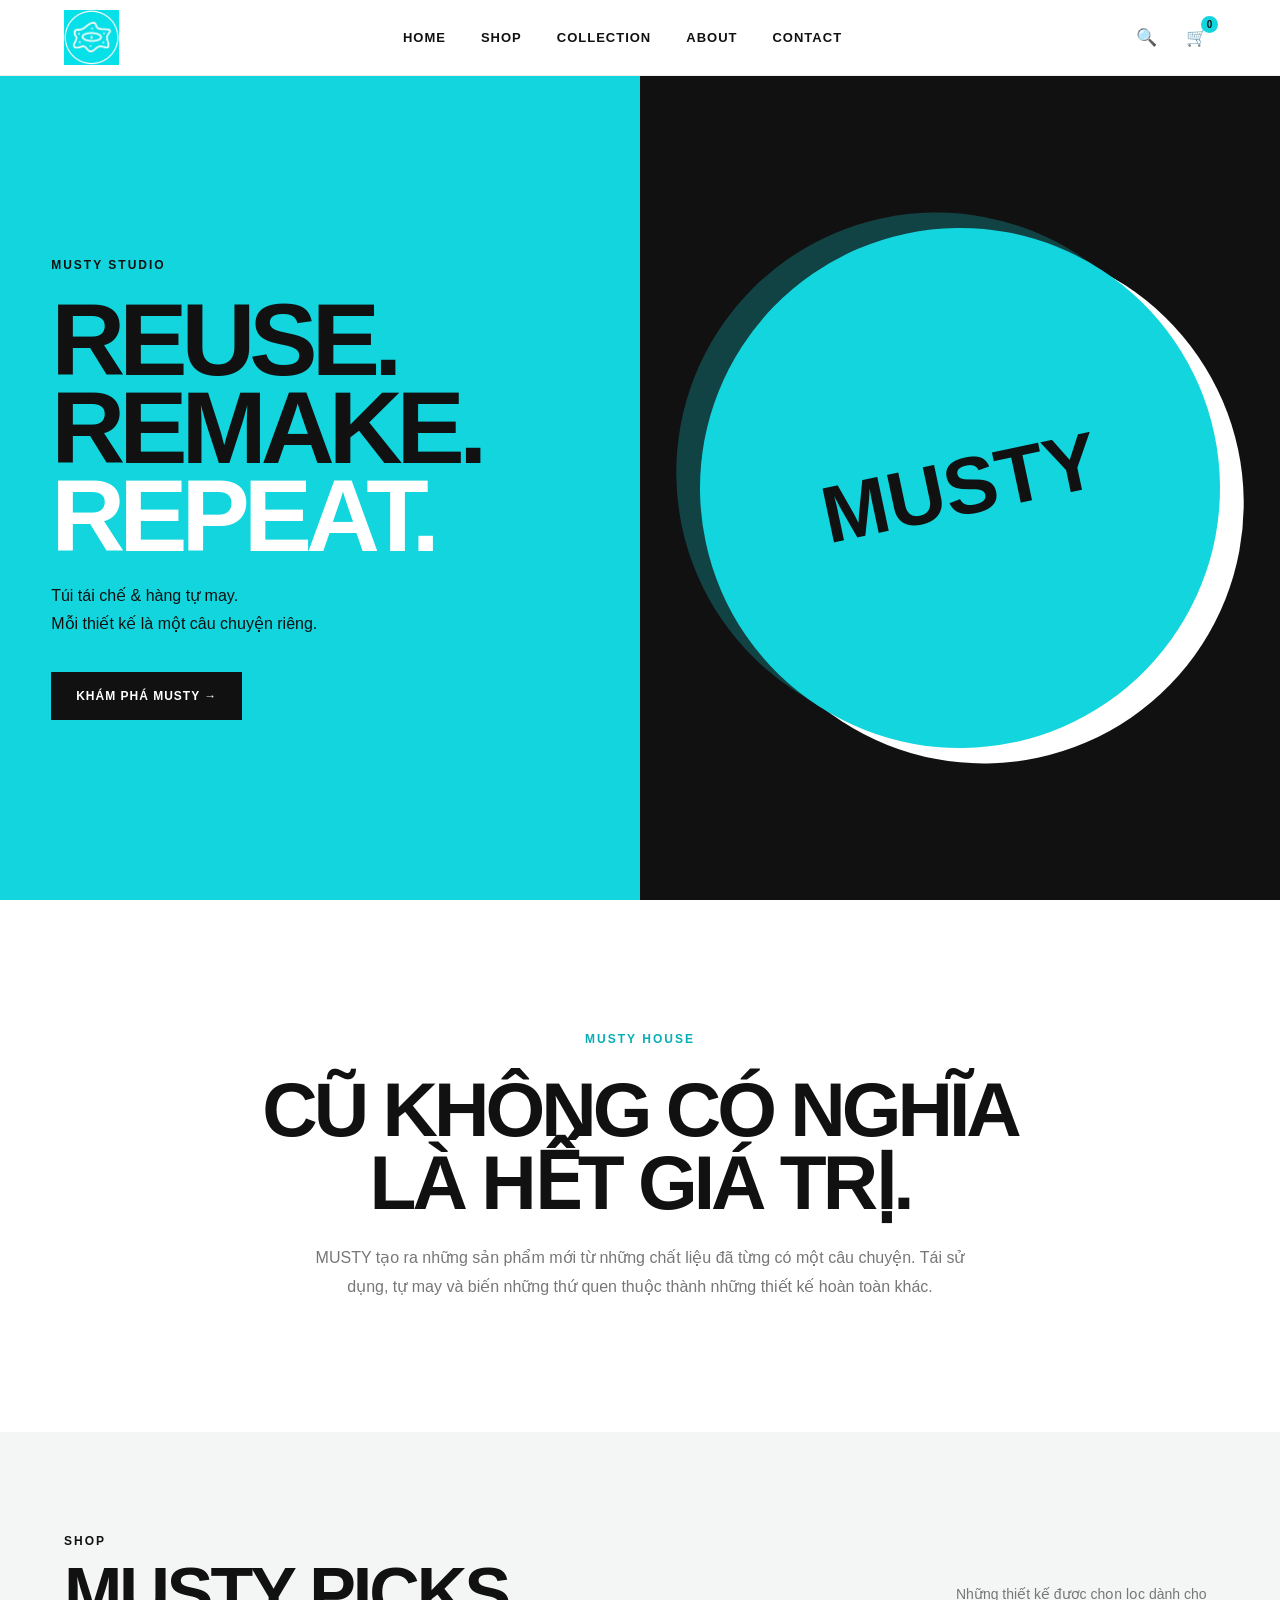
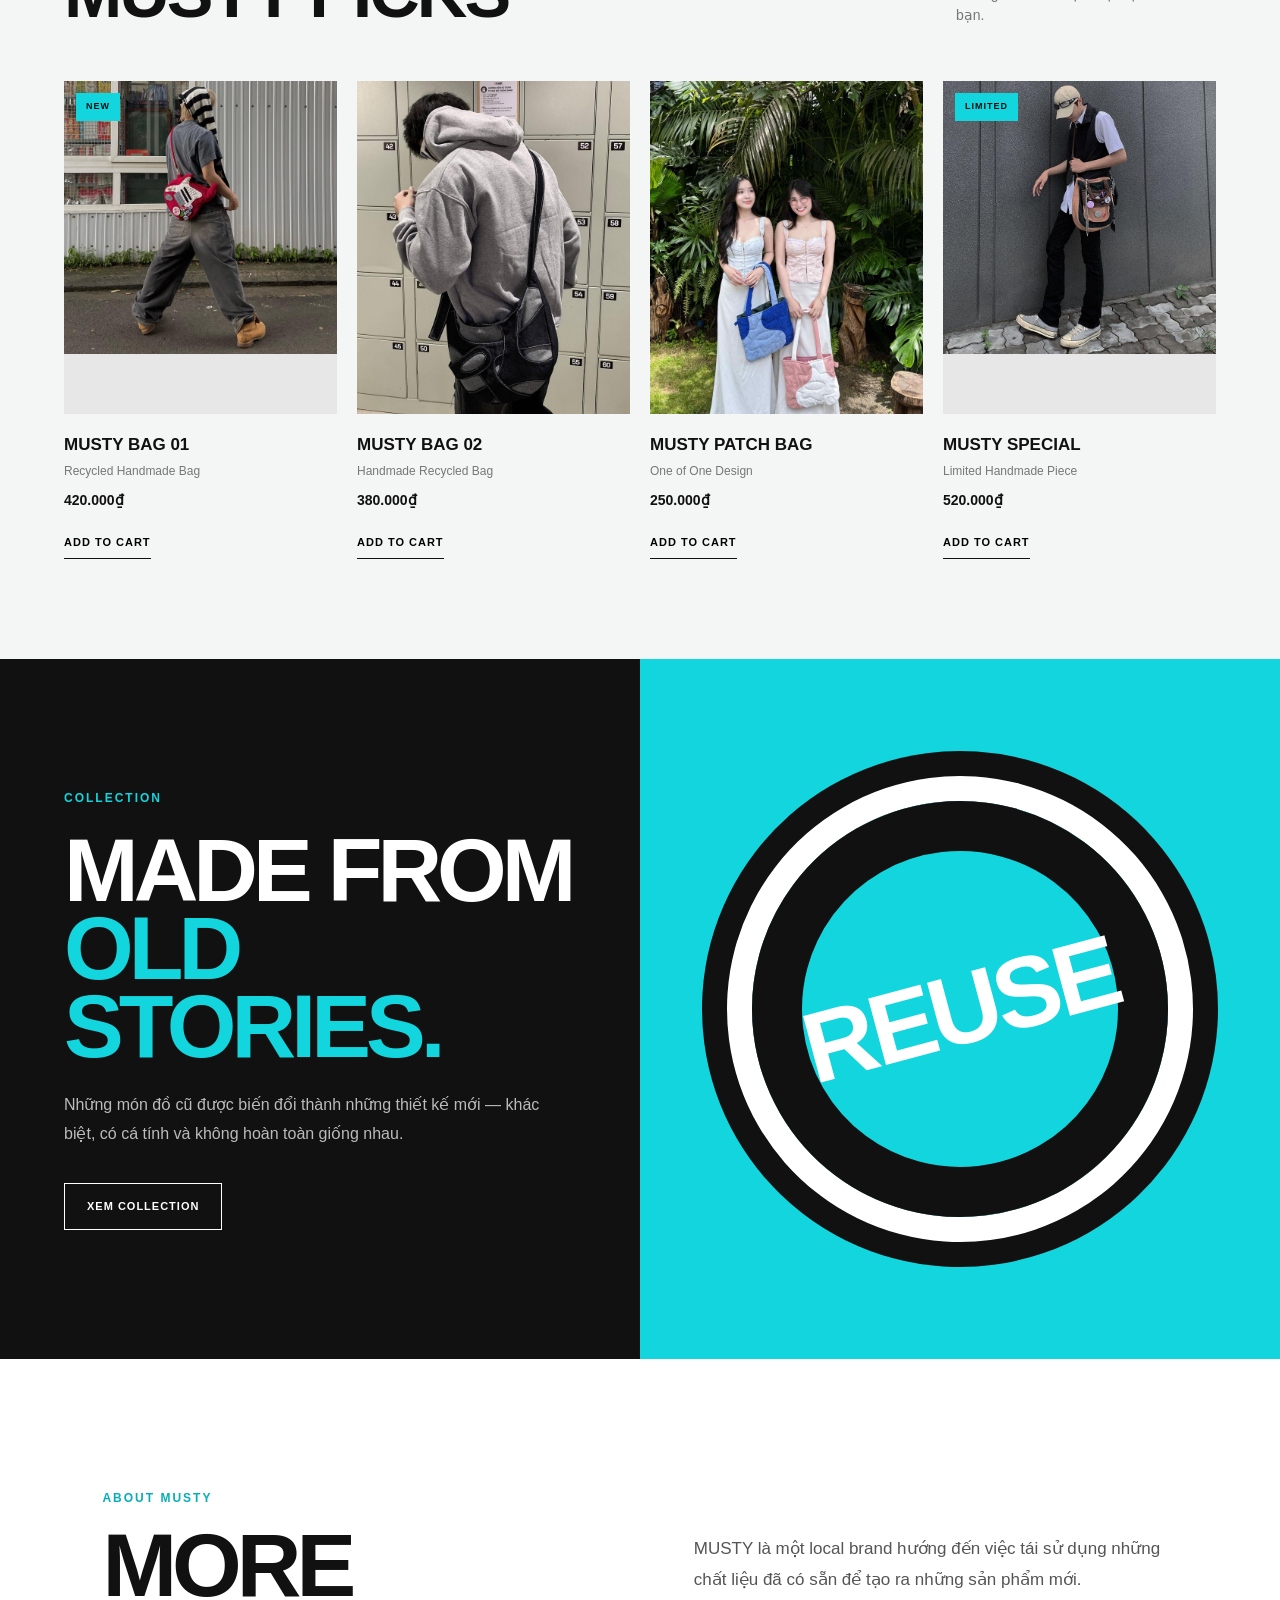
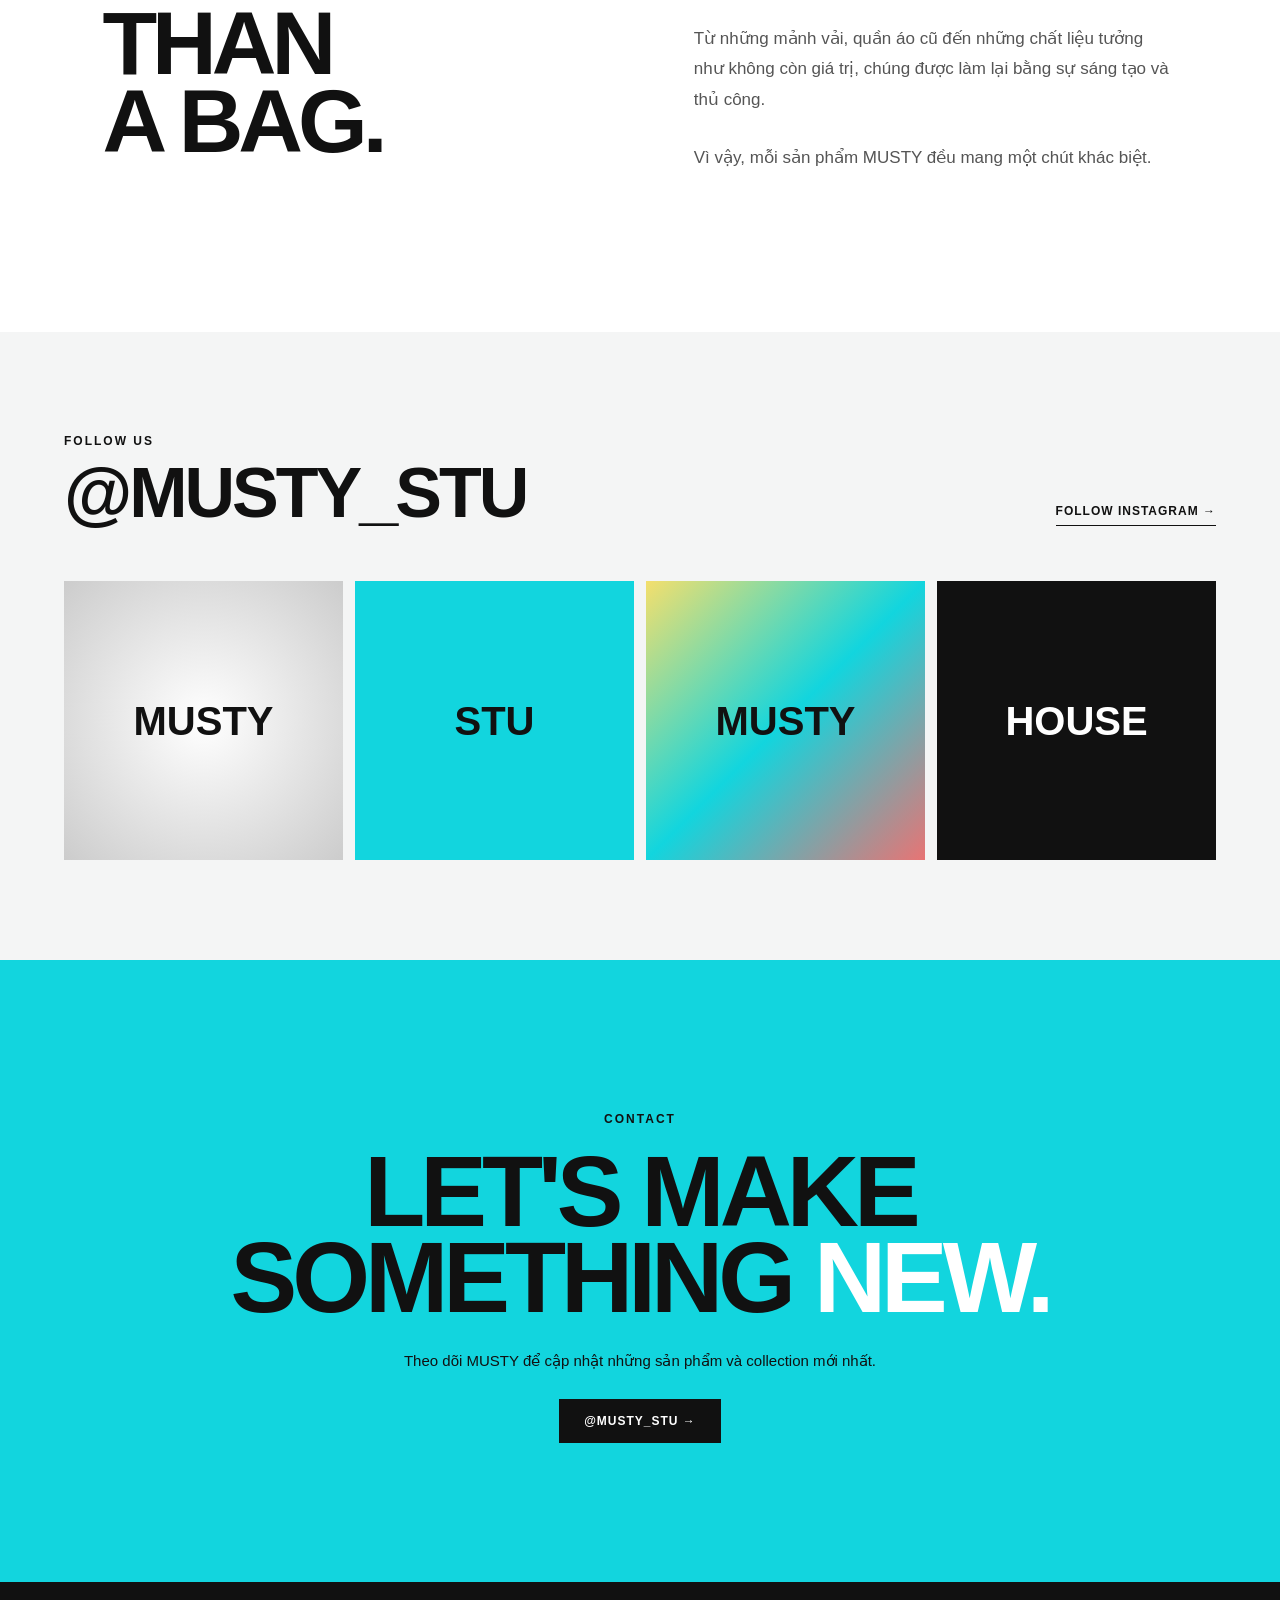
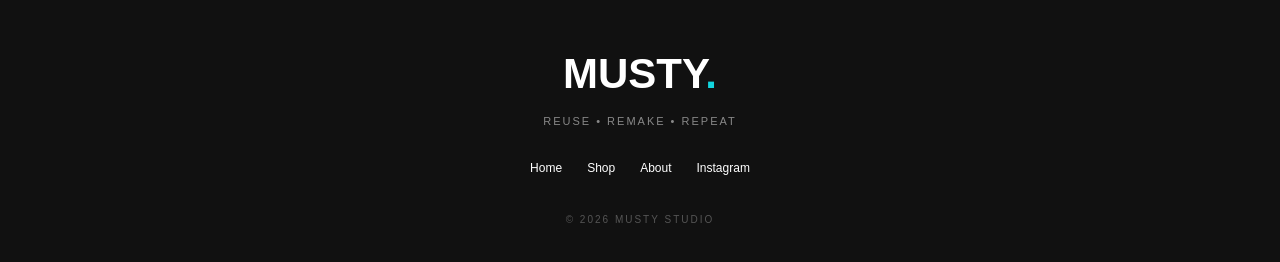
==== commit 91b1e569: "Update index.html" ====
--- a/index.html
+++ b/index.html
@@ -224,7 +224,7 @@
                         </p>
 
                         <strong>
-                            .000₫
+                            380.000₫
                         </strong>
 
                         <button
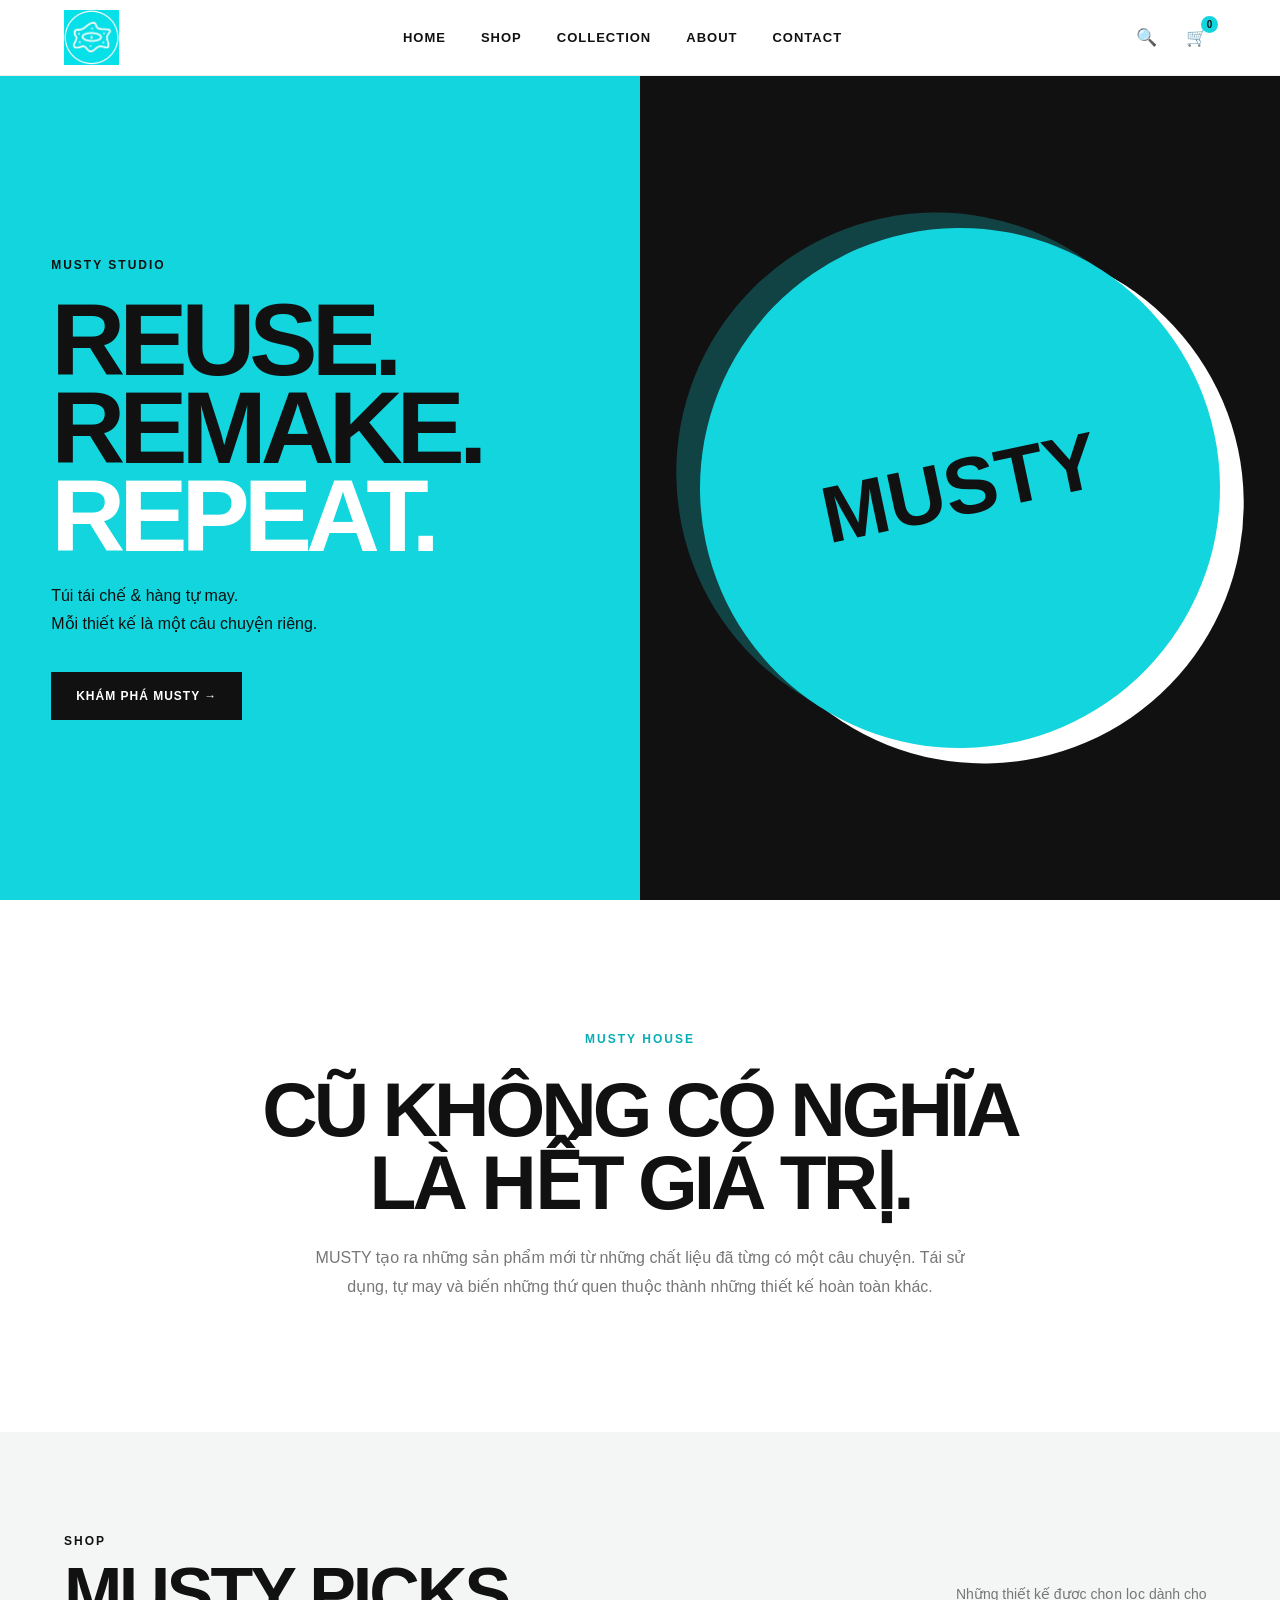
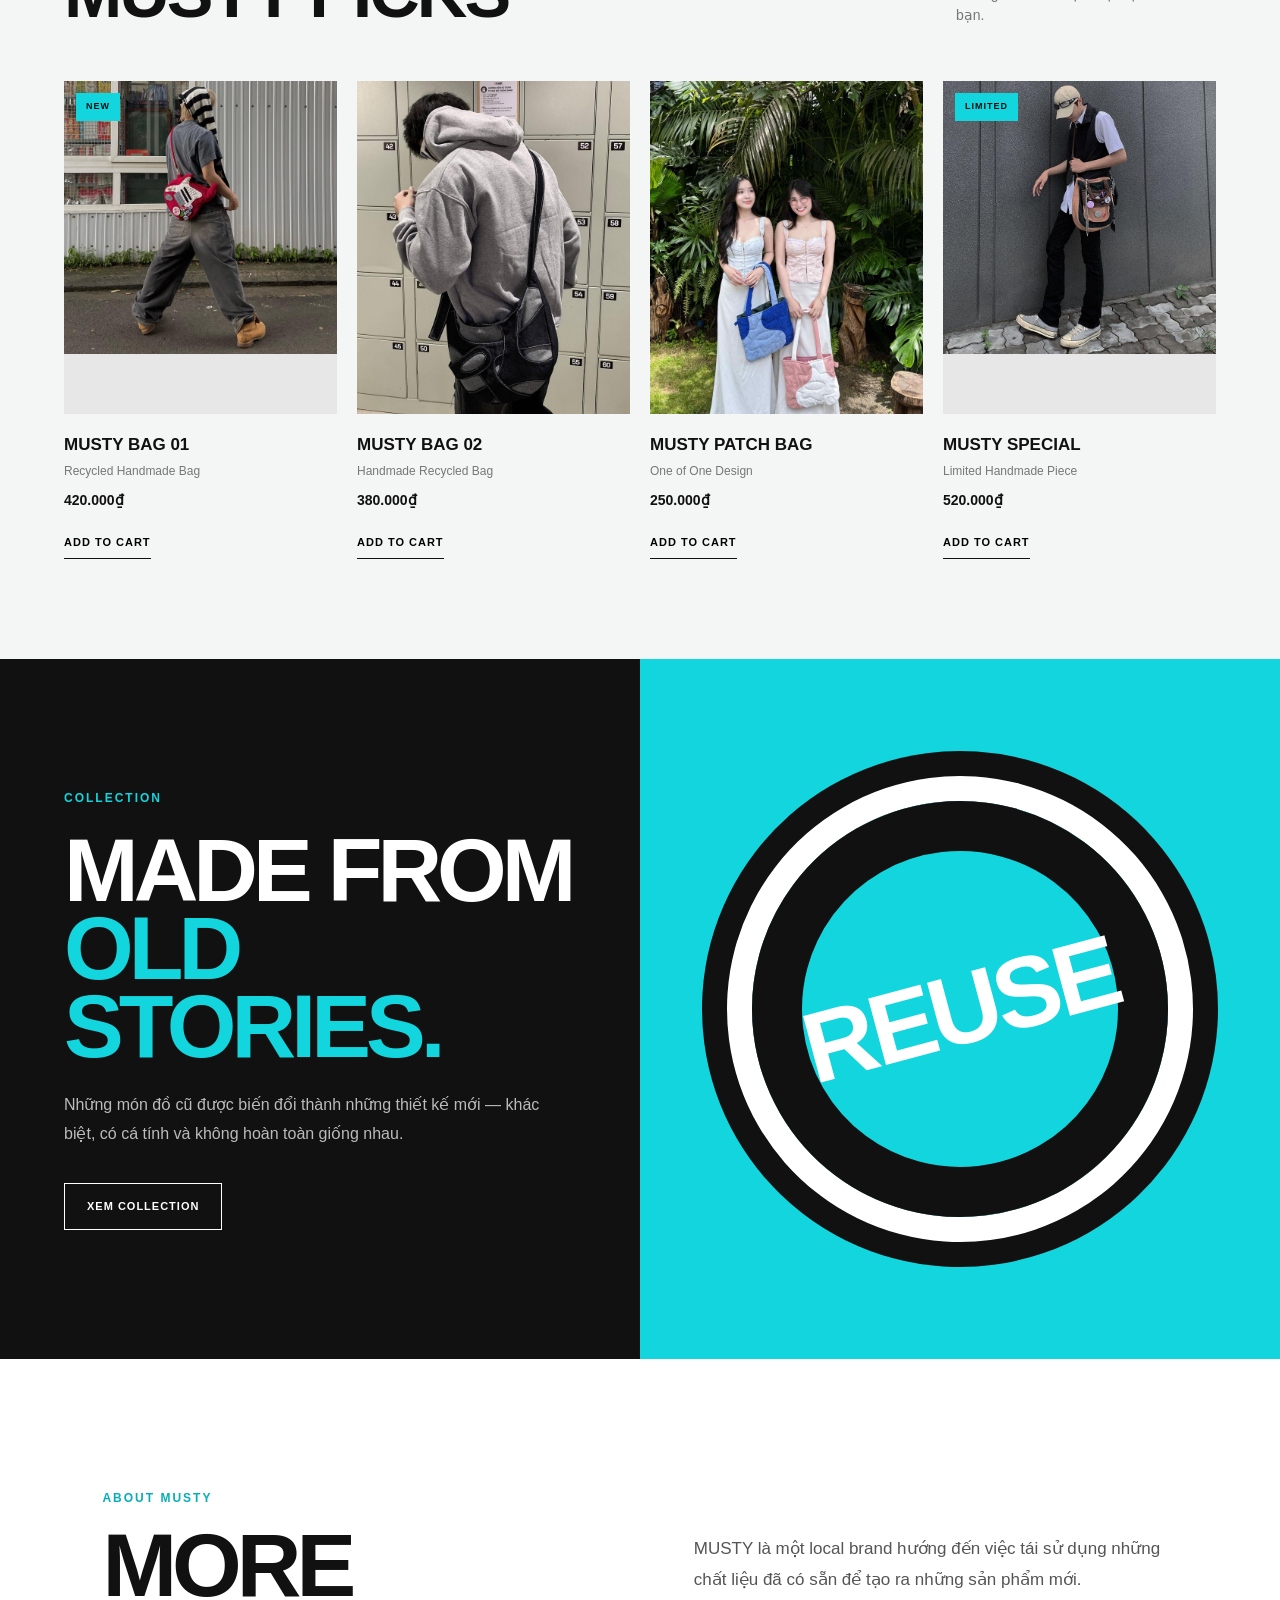
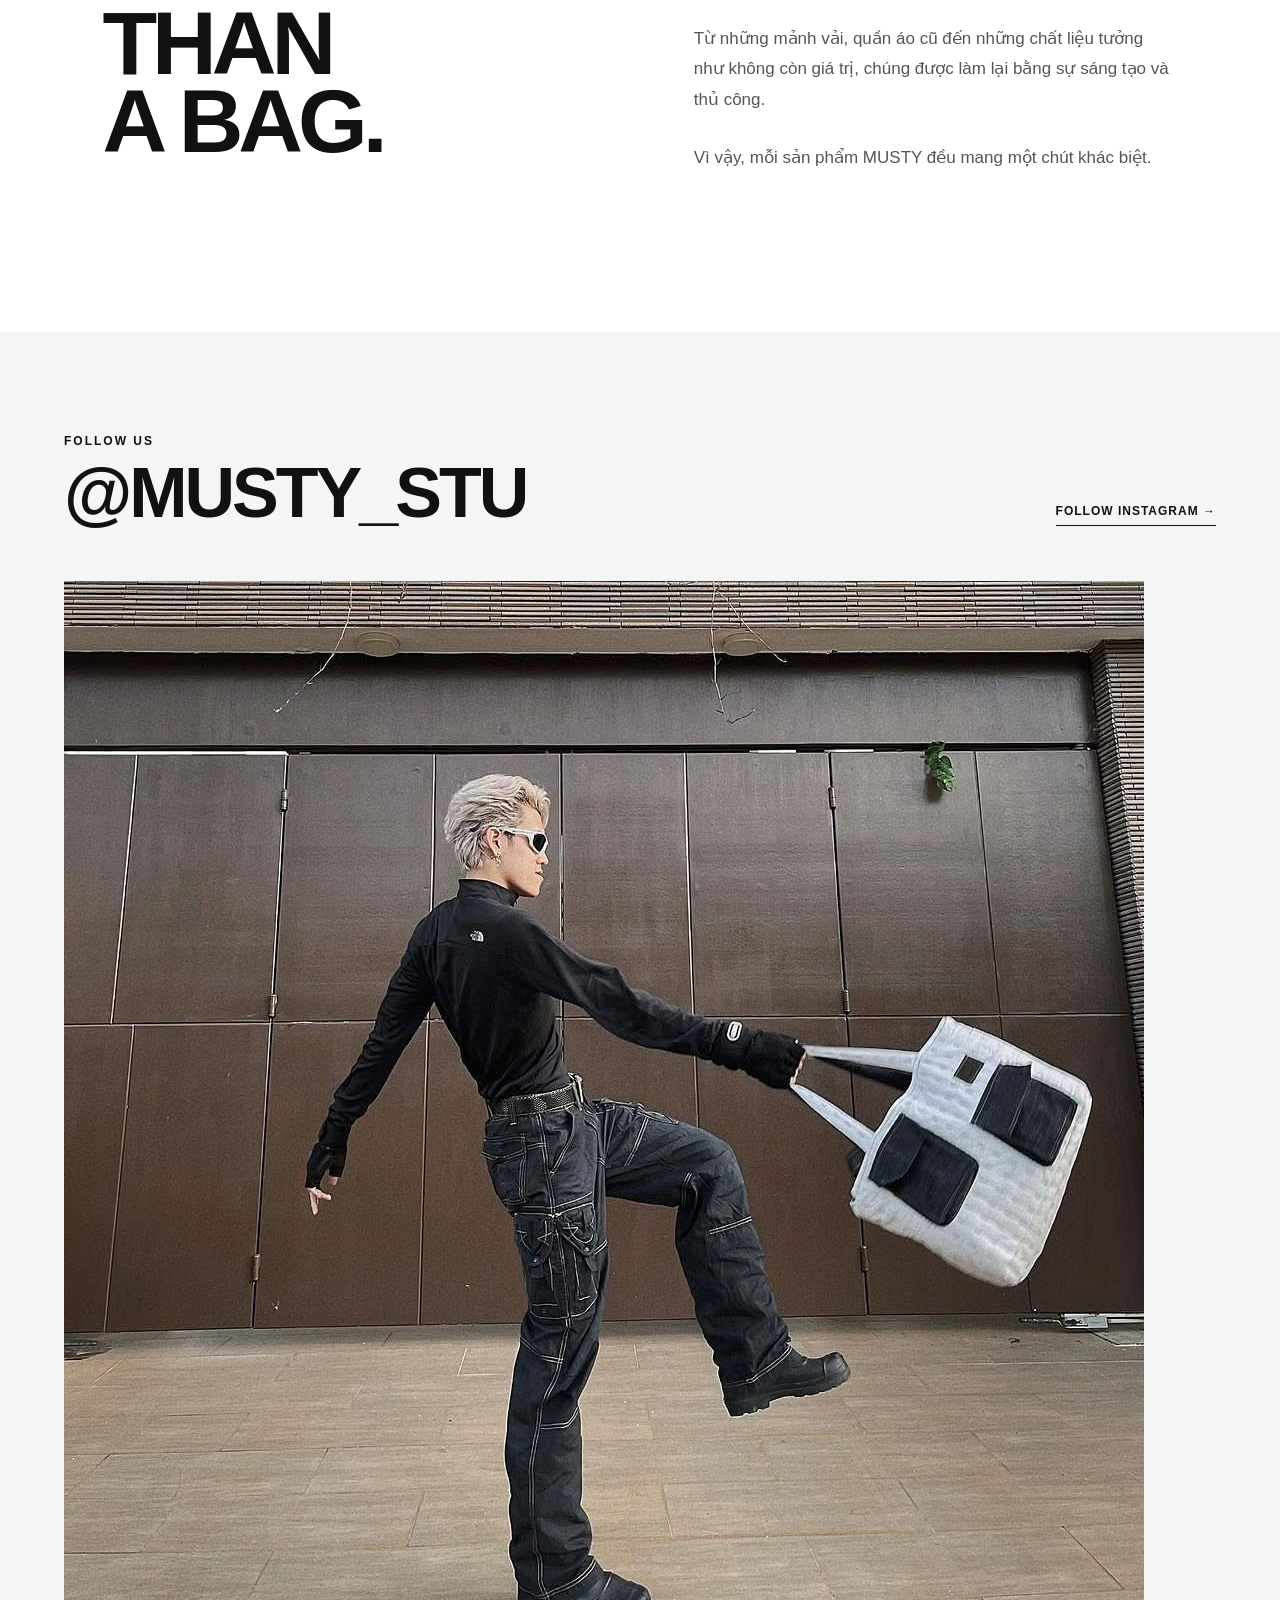
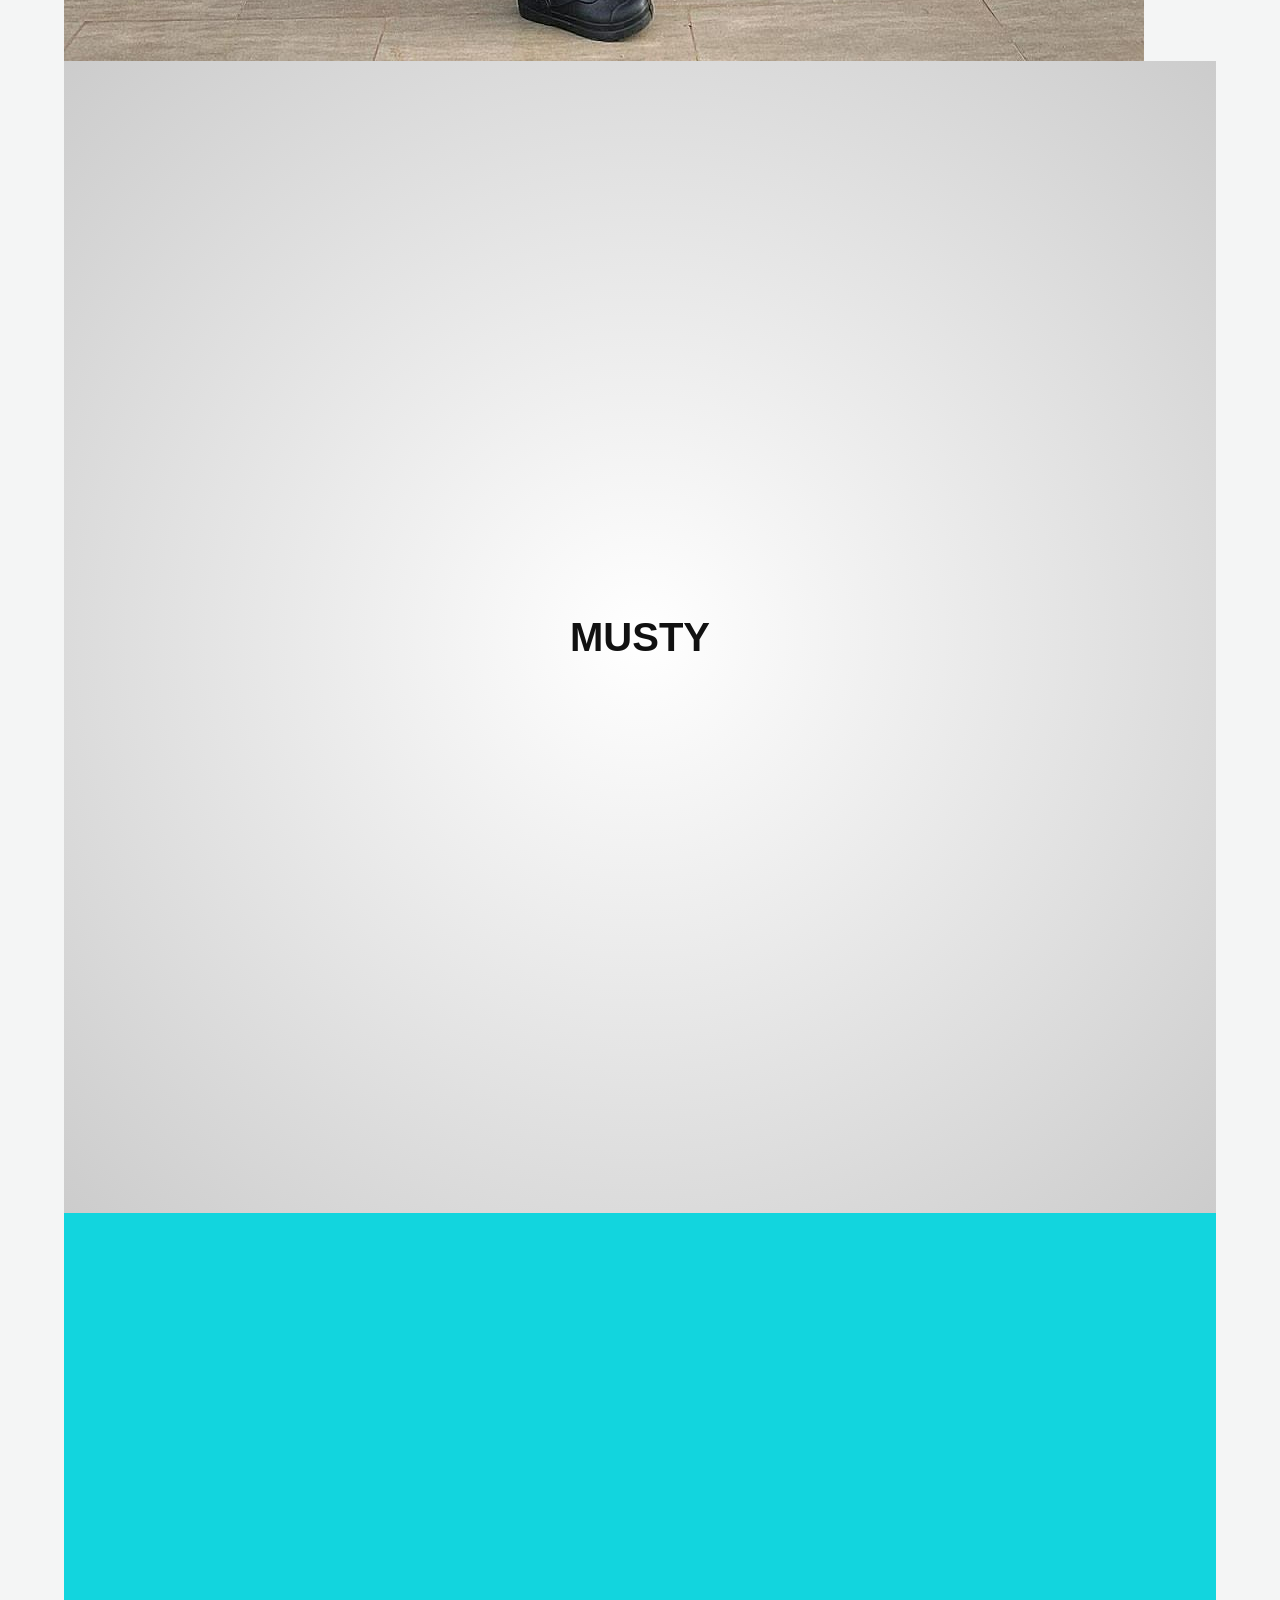
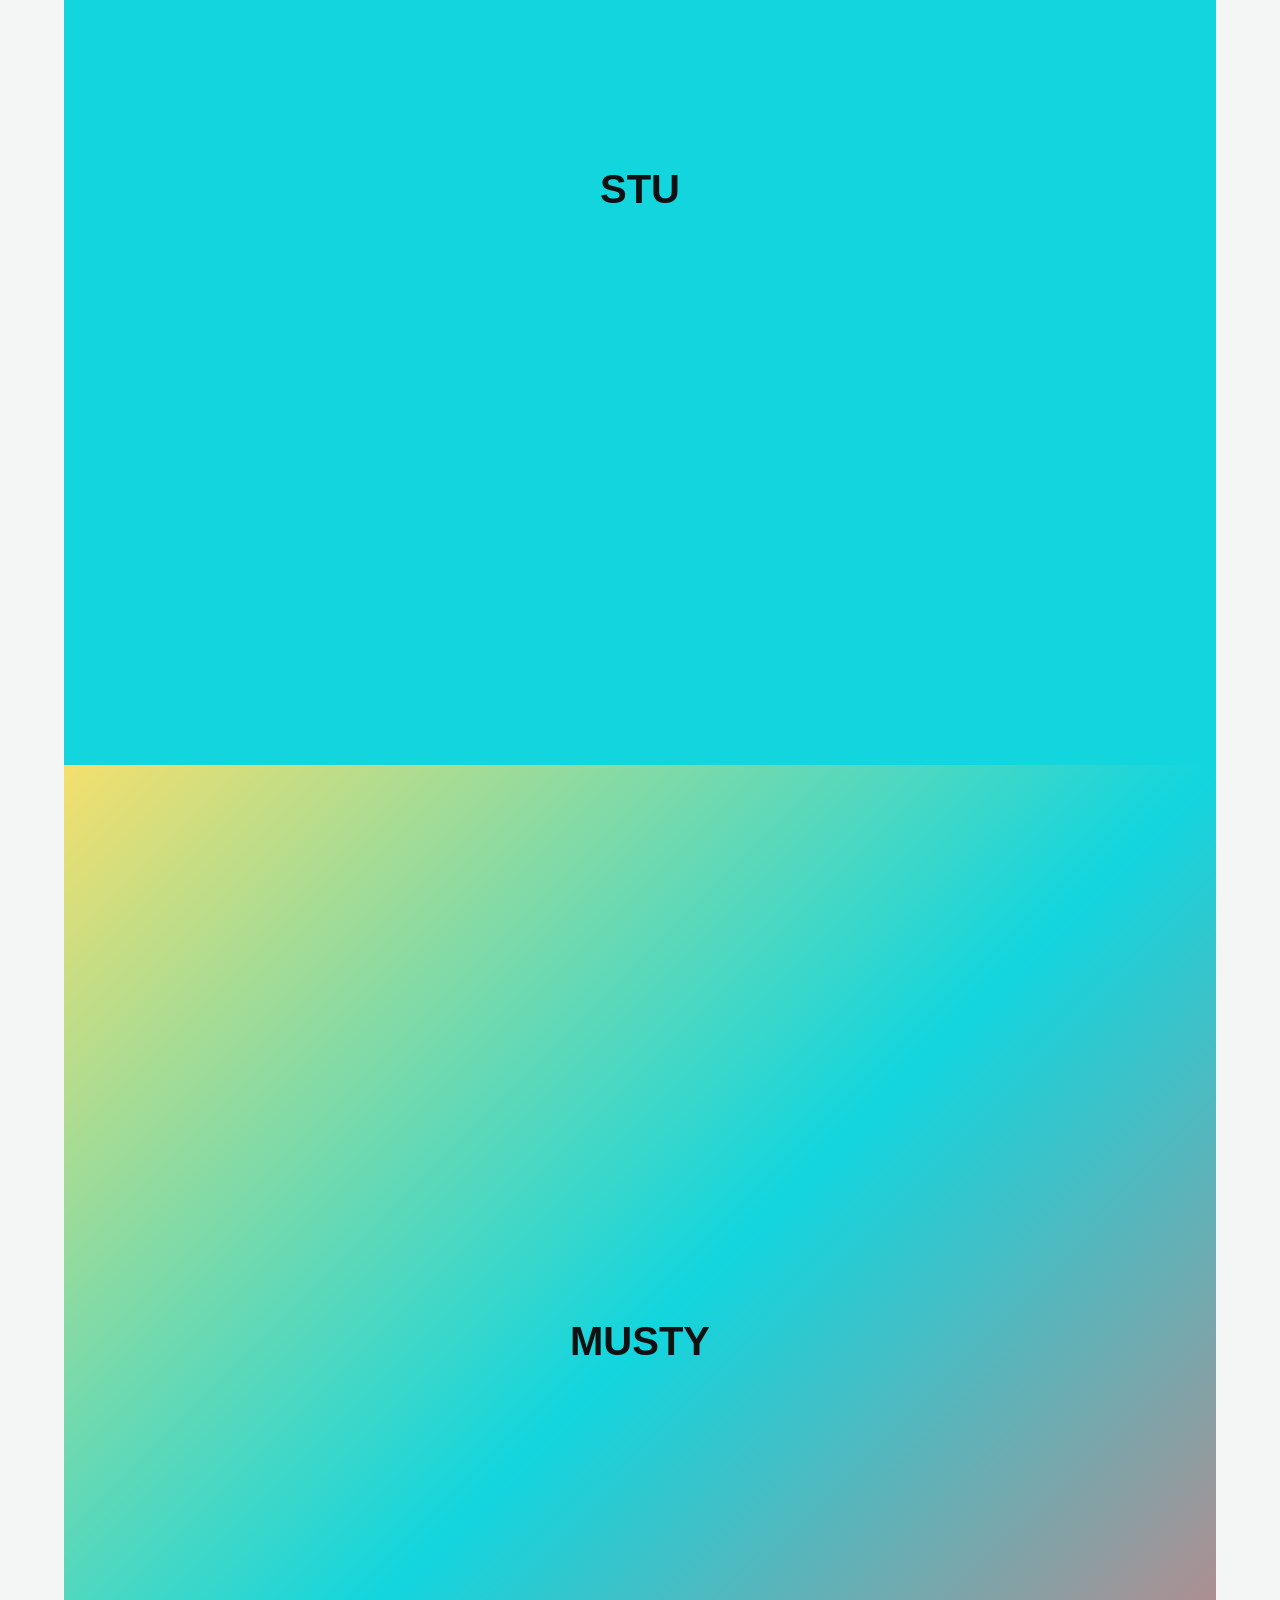
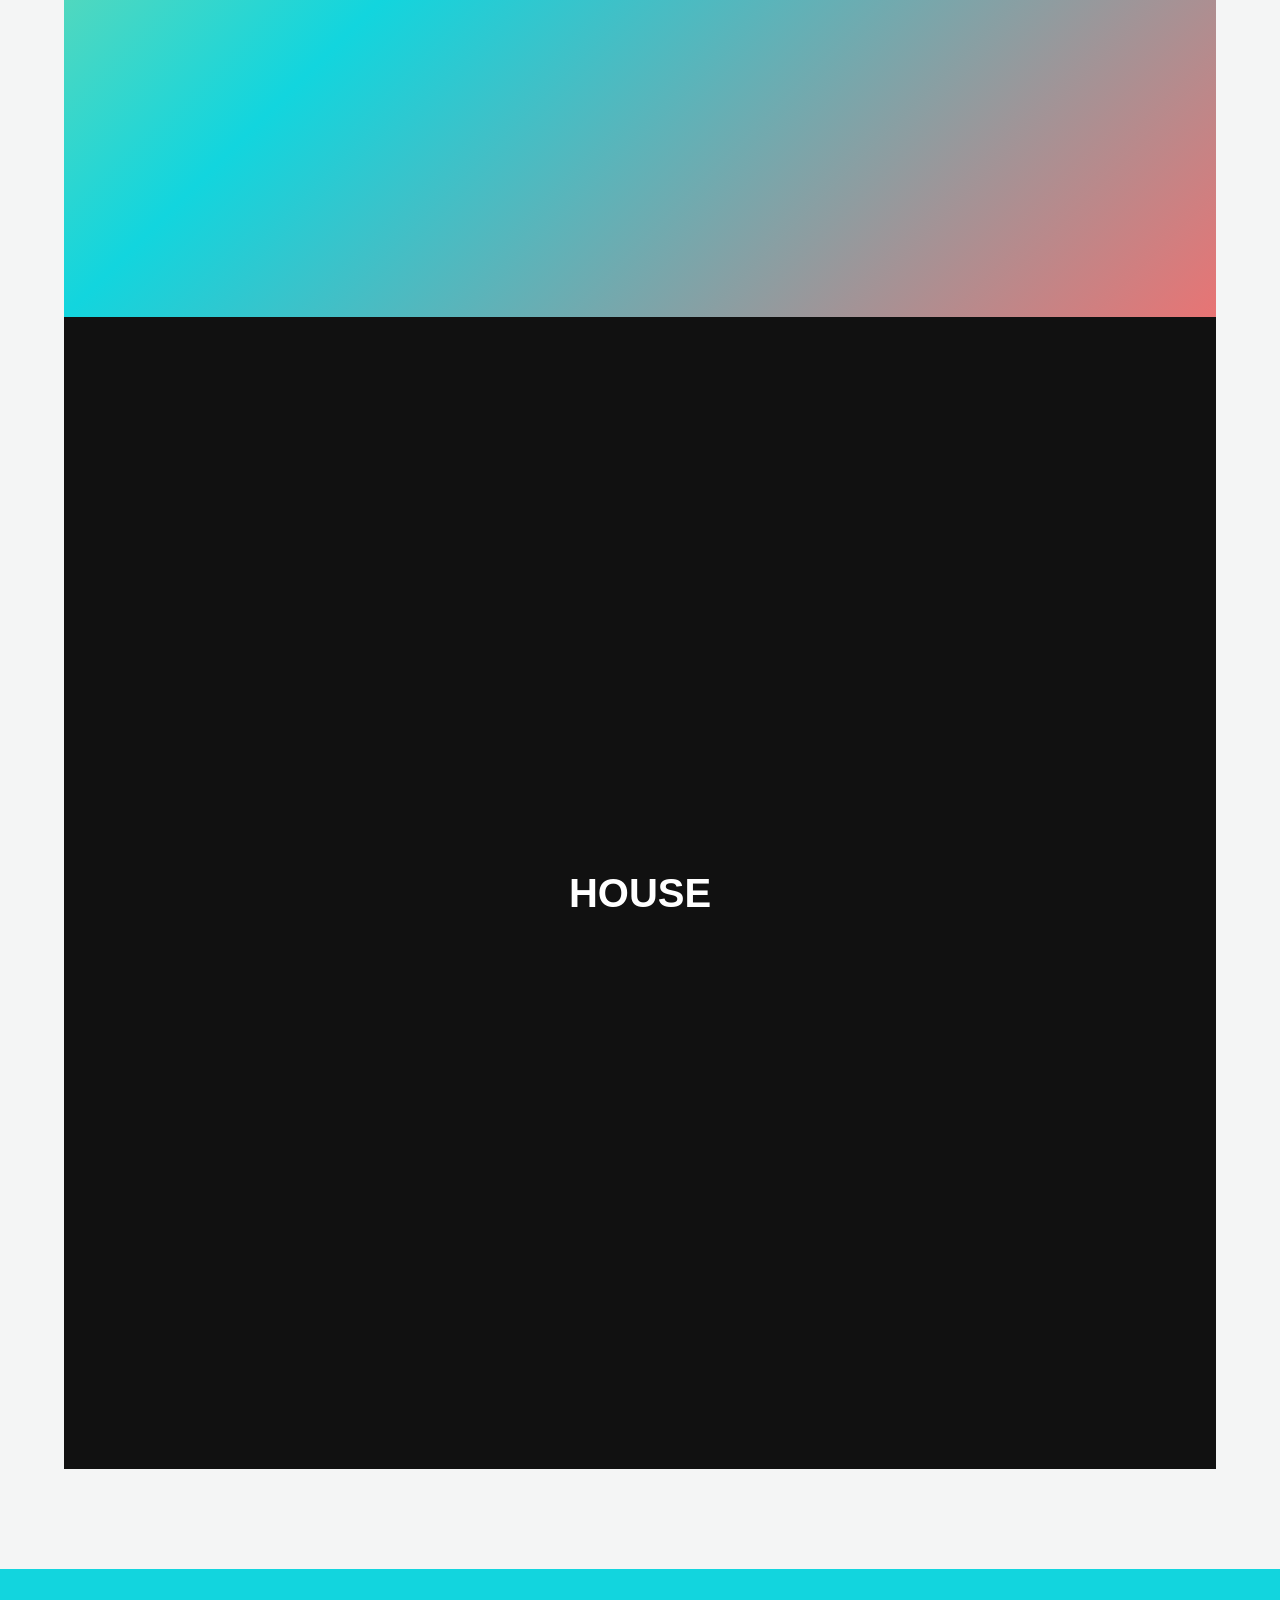
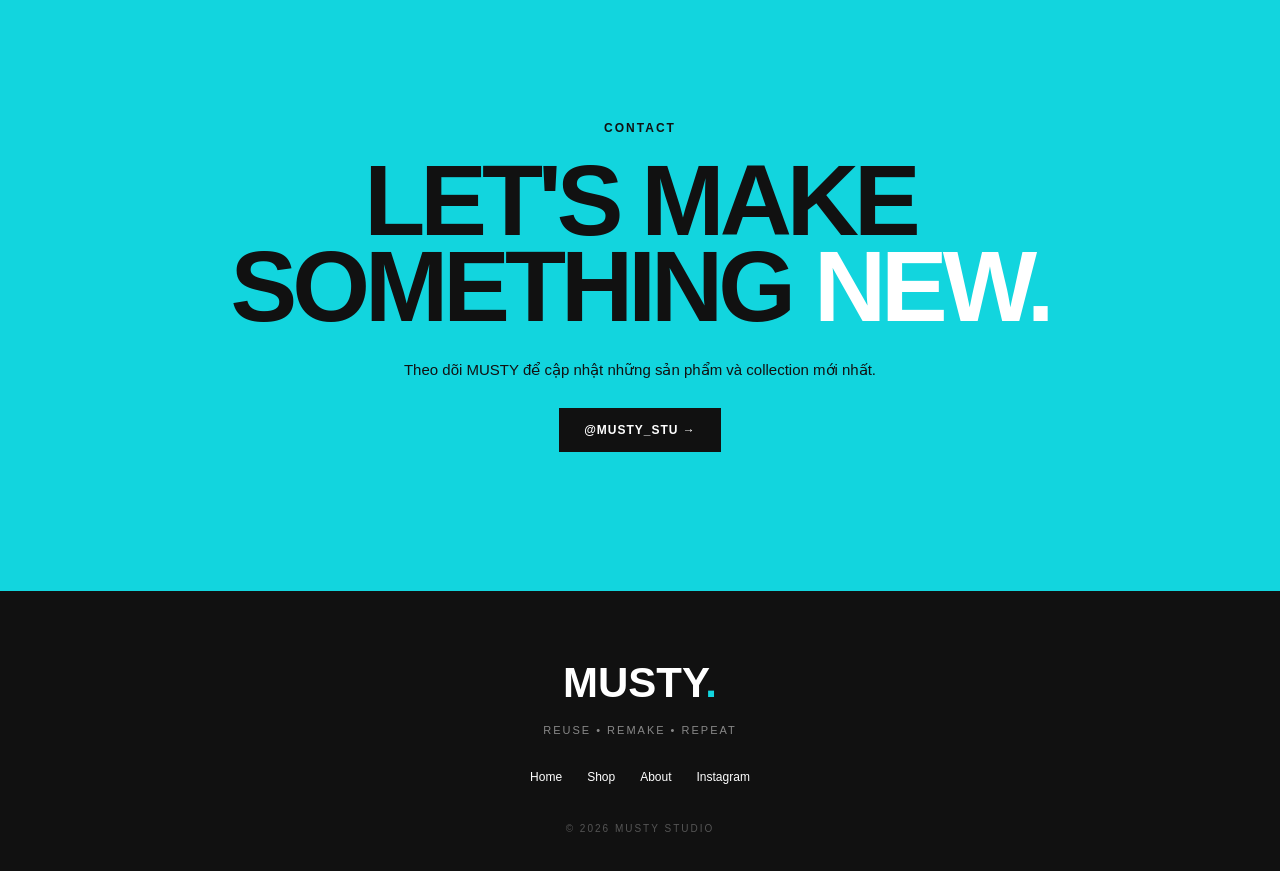
==== commit e3c2f20d: "Update index.html" ====
--- a/index.html
+++ b/index.html
@@ -429,7 +429,8 @@
             </div>
 
 
-            <div class="instagram-grid">
+       <img src="images/follow1.jpg" alt="MUSTY BAG 01">
+</div>
 
                 <div class="ig-box">
                     MUSTY
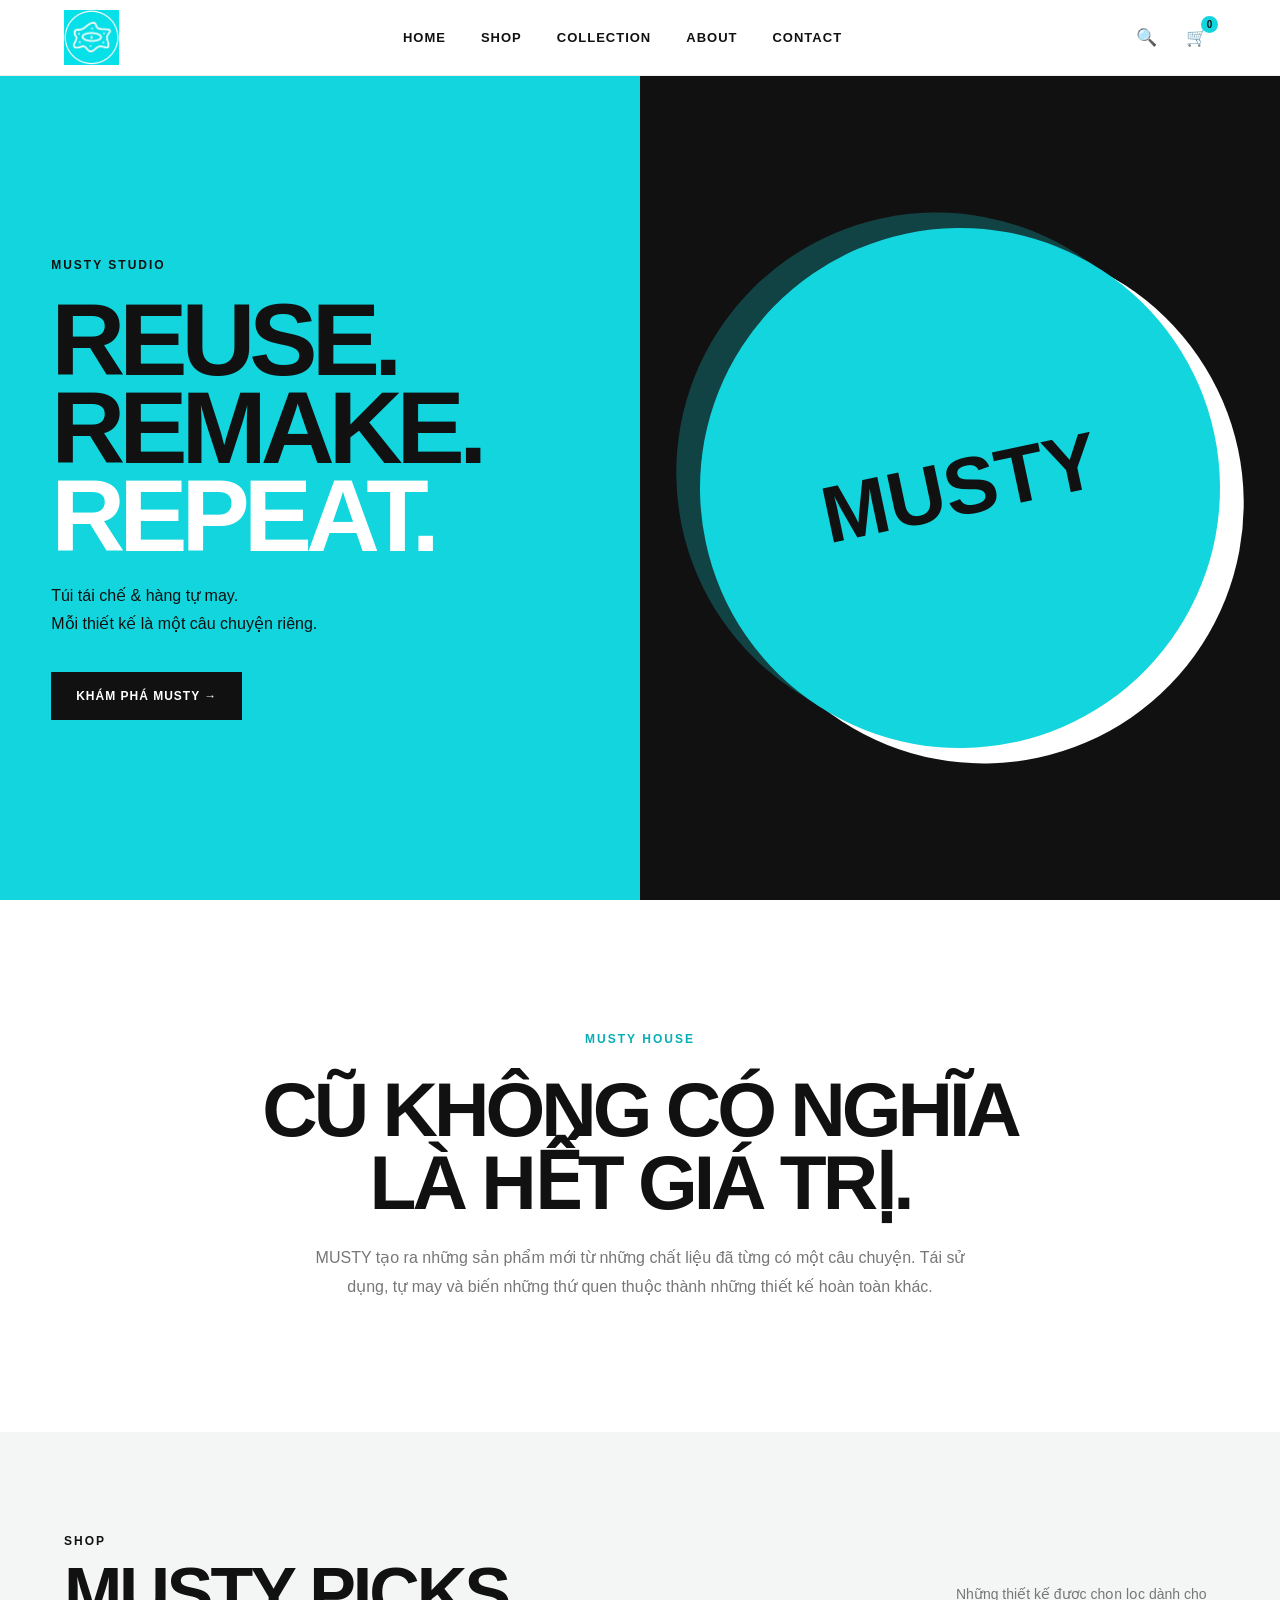
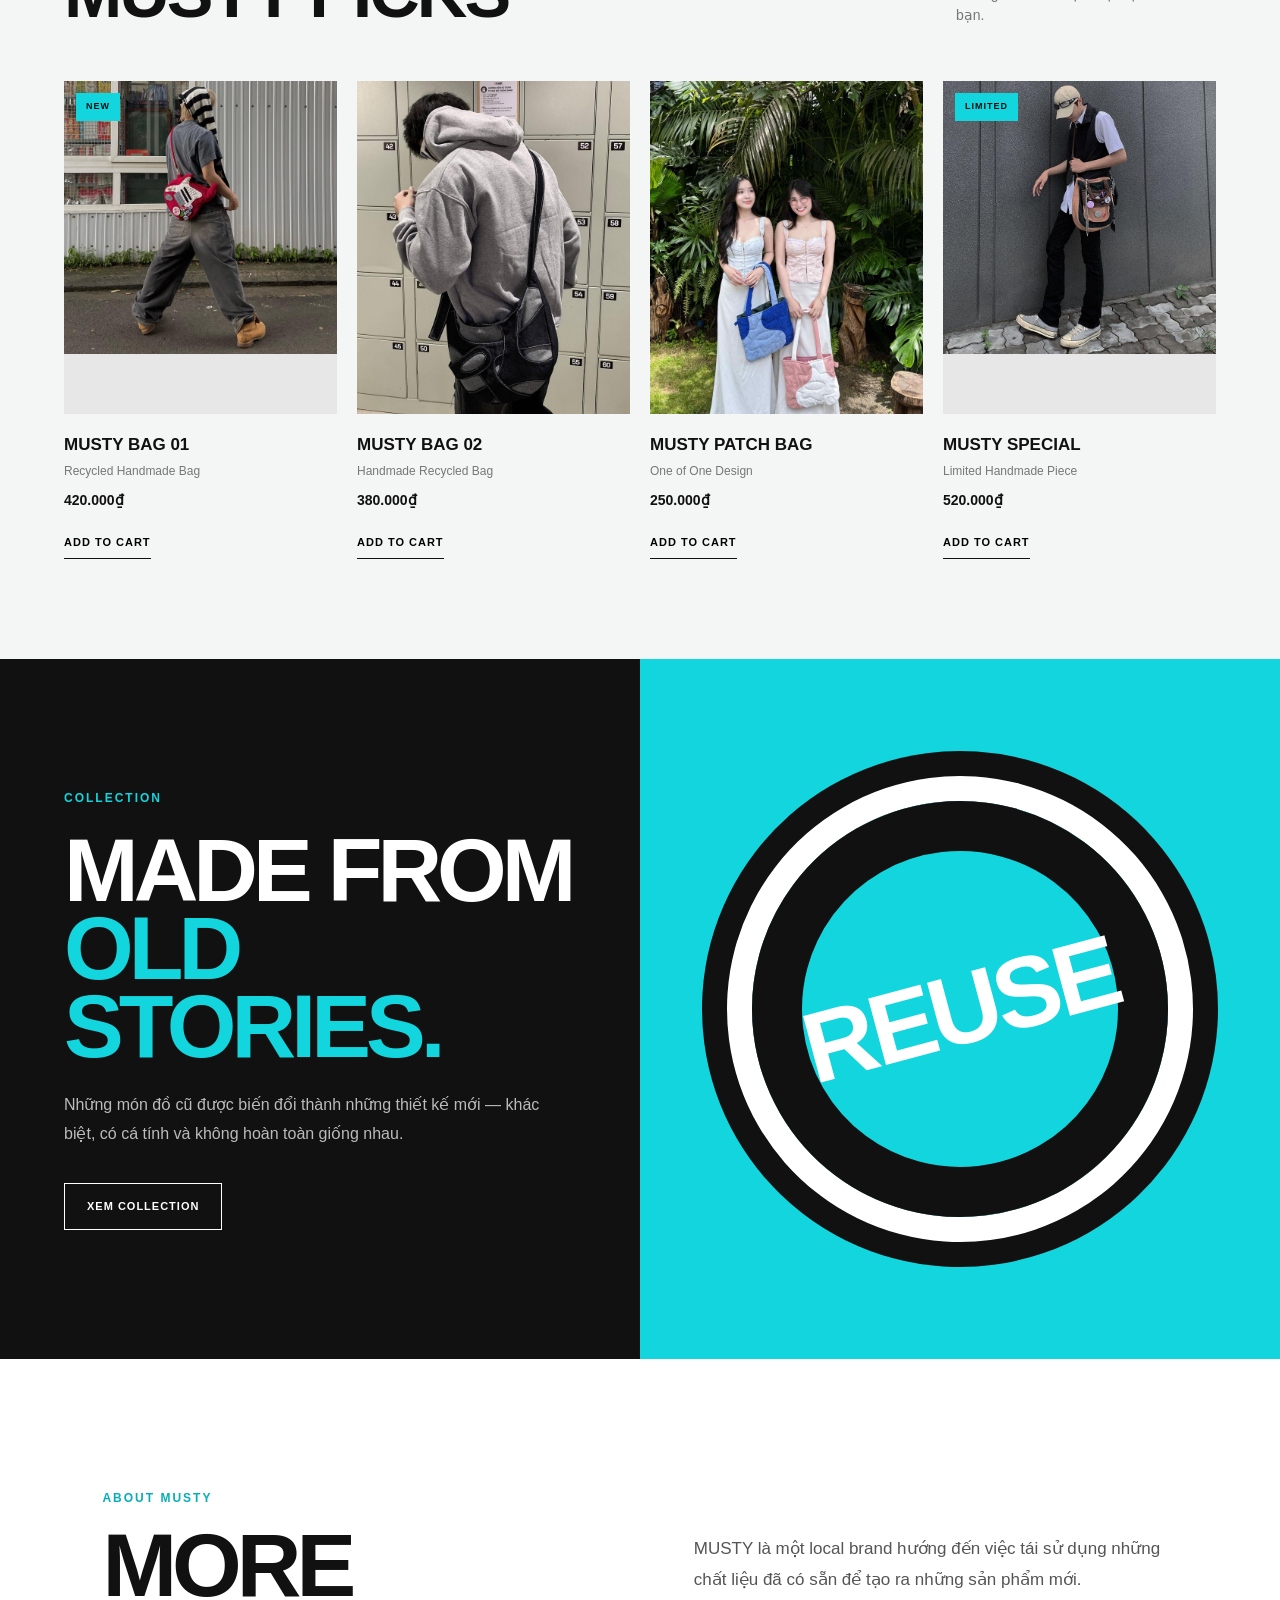
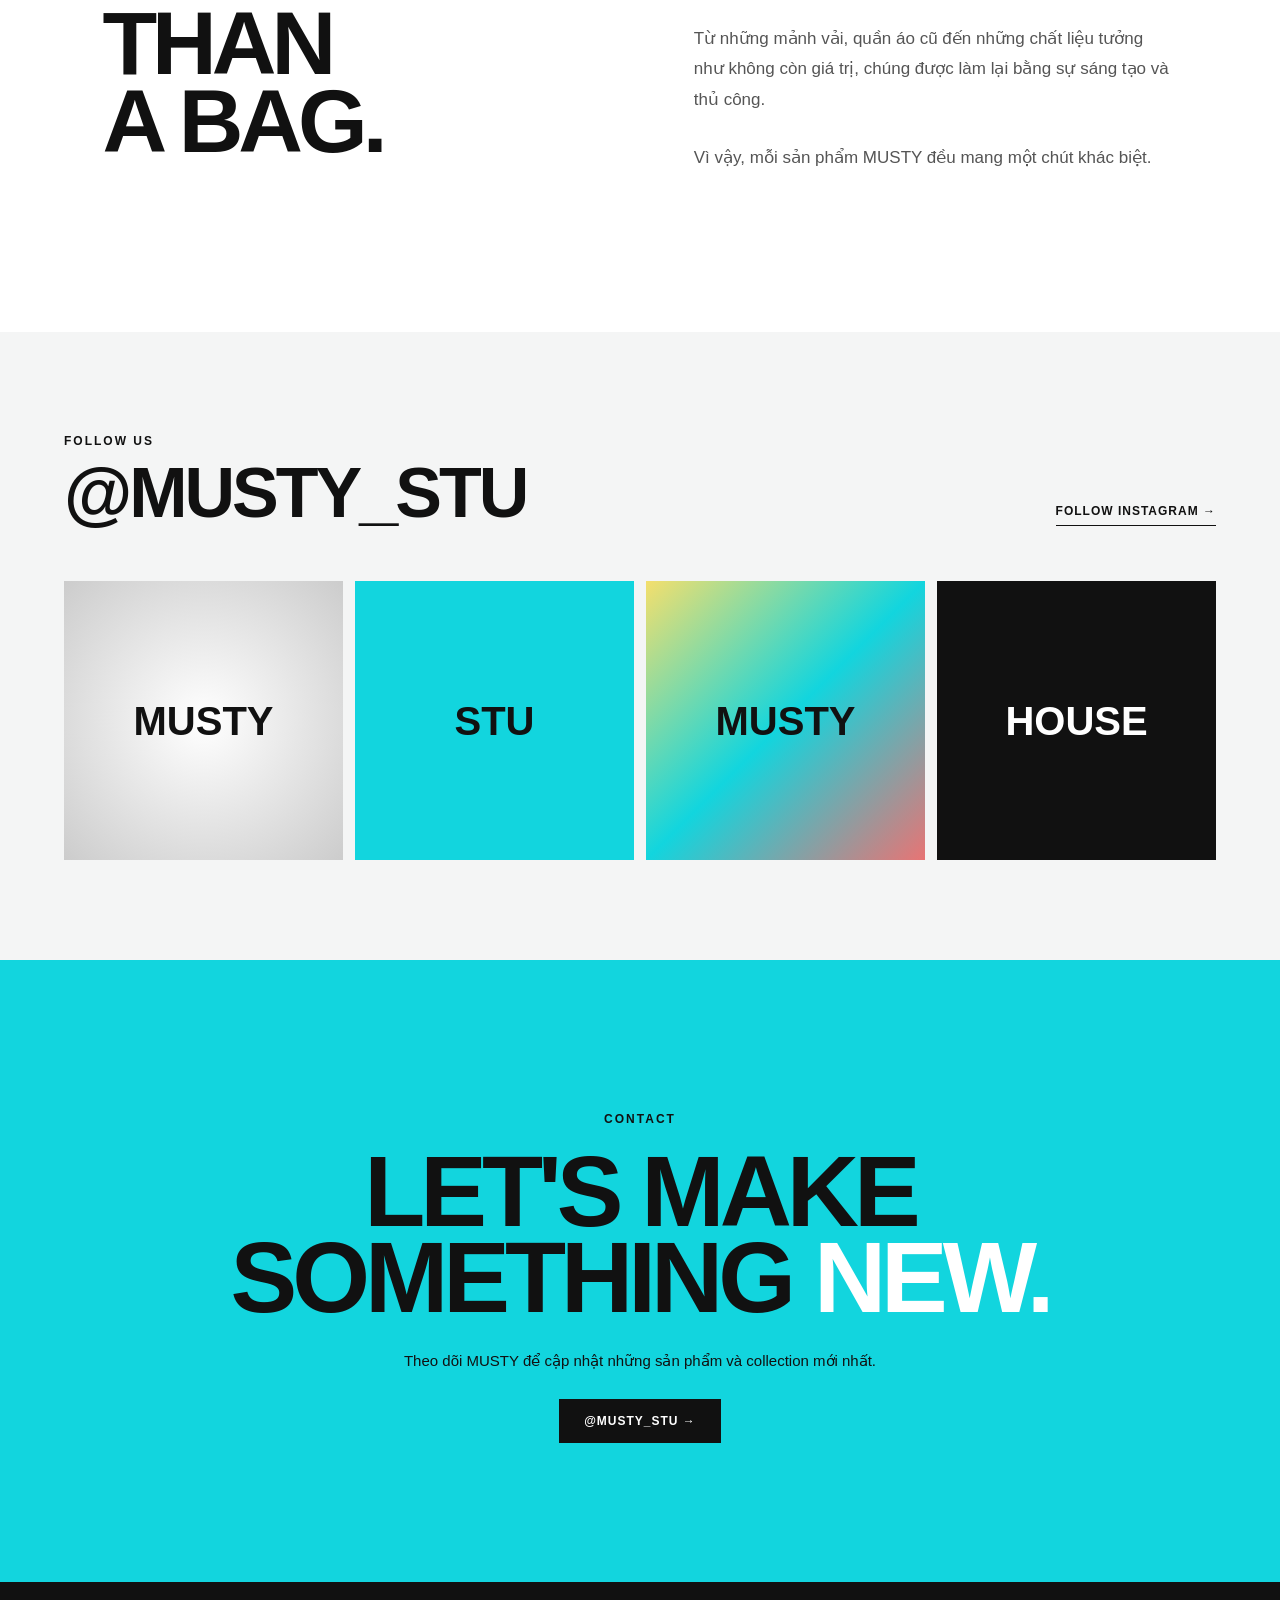
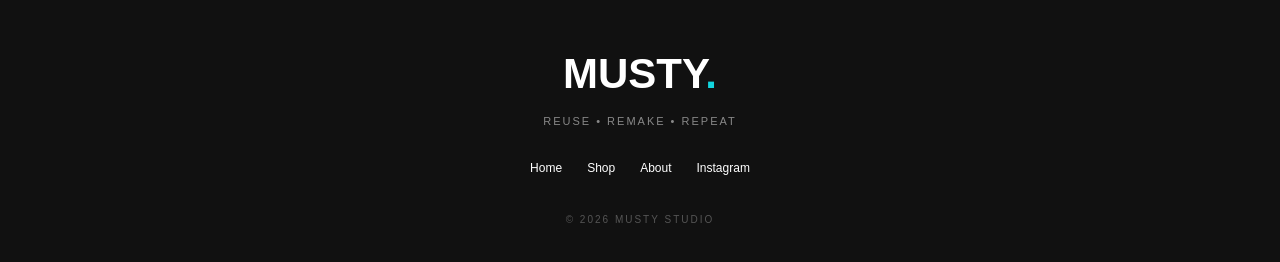
==== commit 5701022e: "Update index.html" ====
--- a/index.html
+++ b/index.html
@@ -429,8 +429,7 @@
             </div>
 
 
-       <img src="images/follow1.jpg" alt="MUSTY BAG 01">
-</div>
+      <div class="instagram-grid">
 
                 <div class="ig-box">
                     MUSTY
